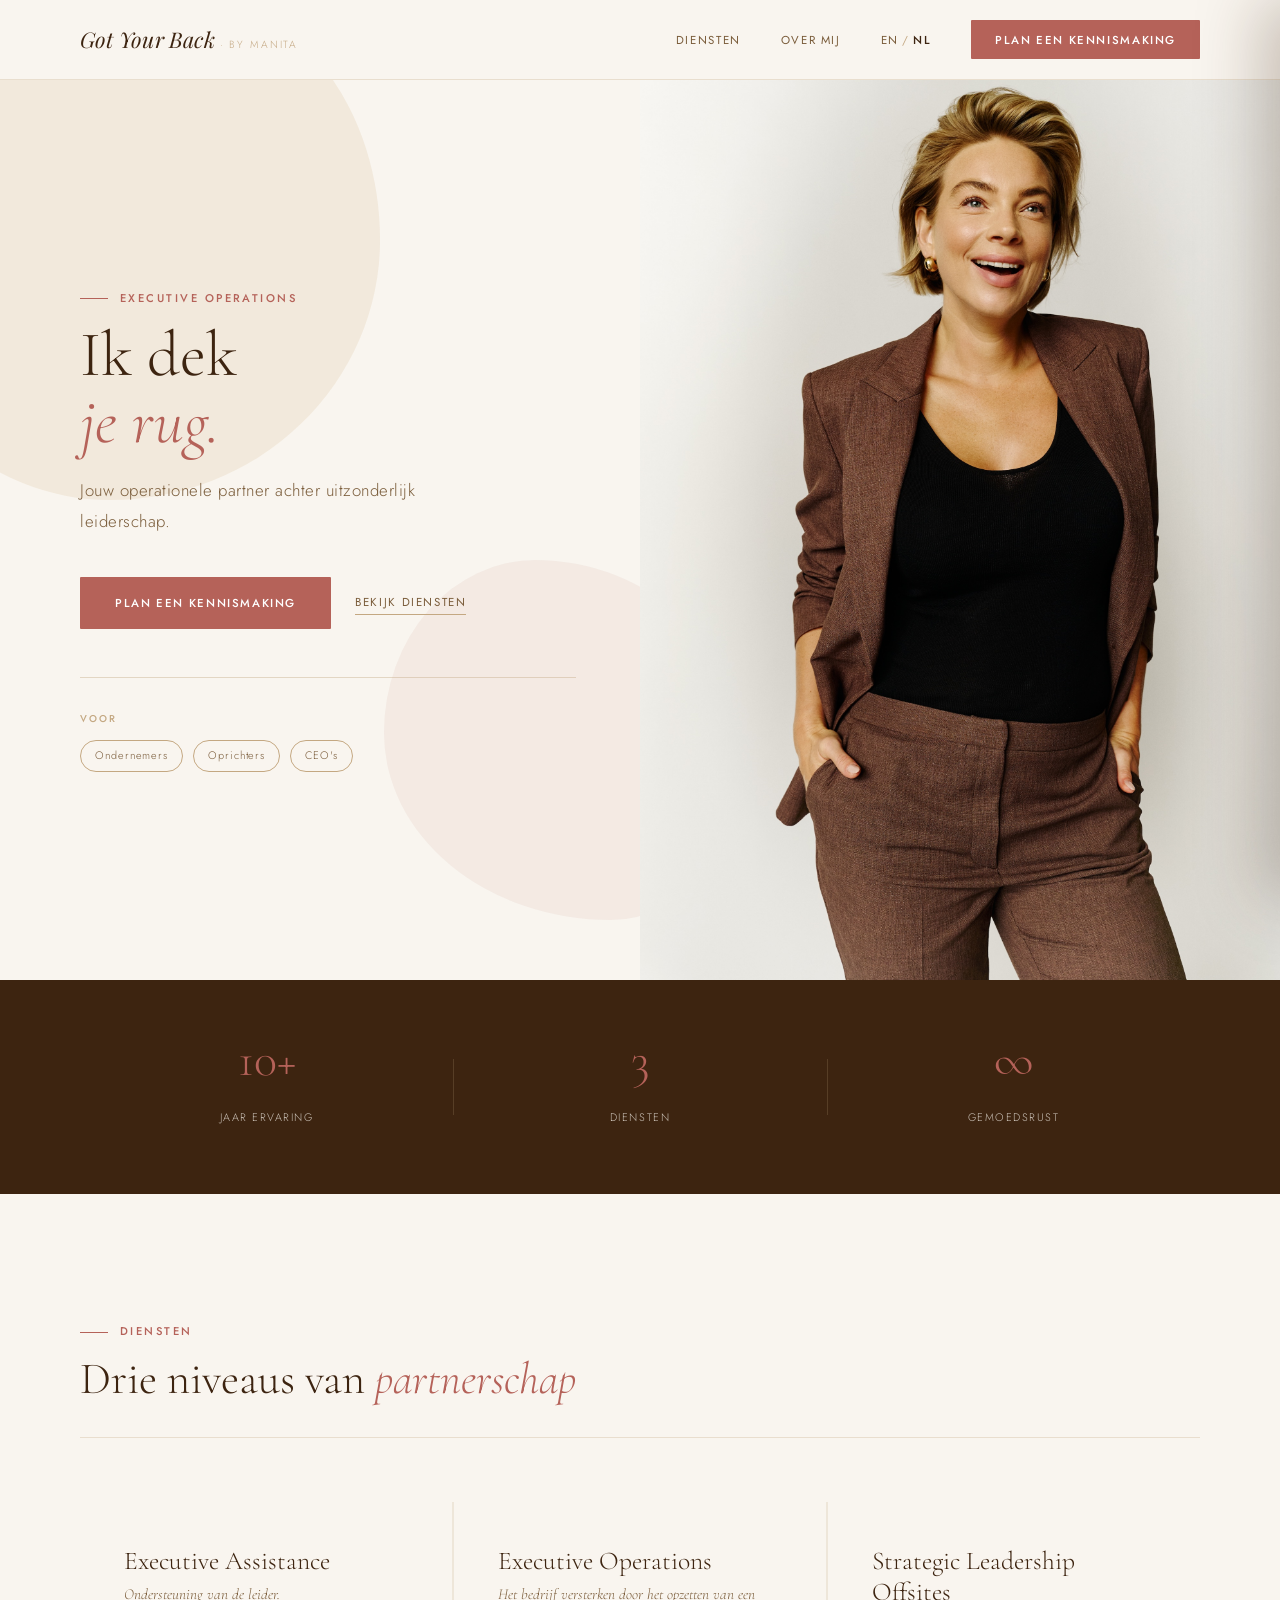
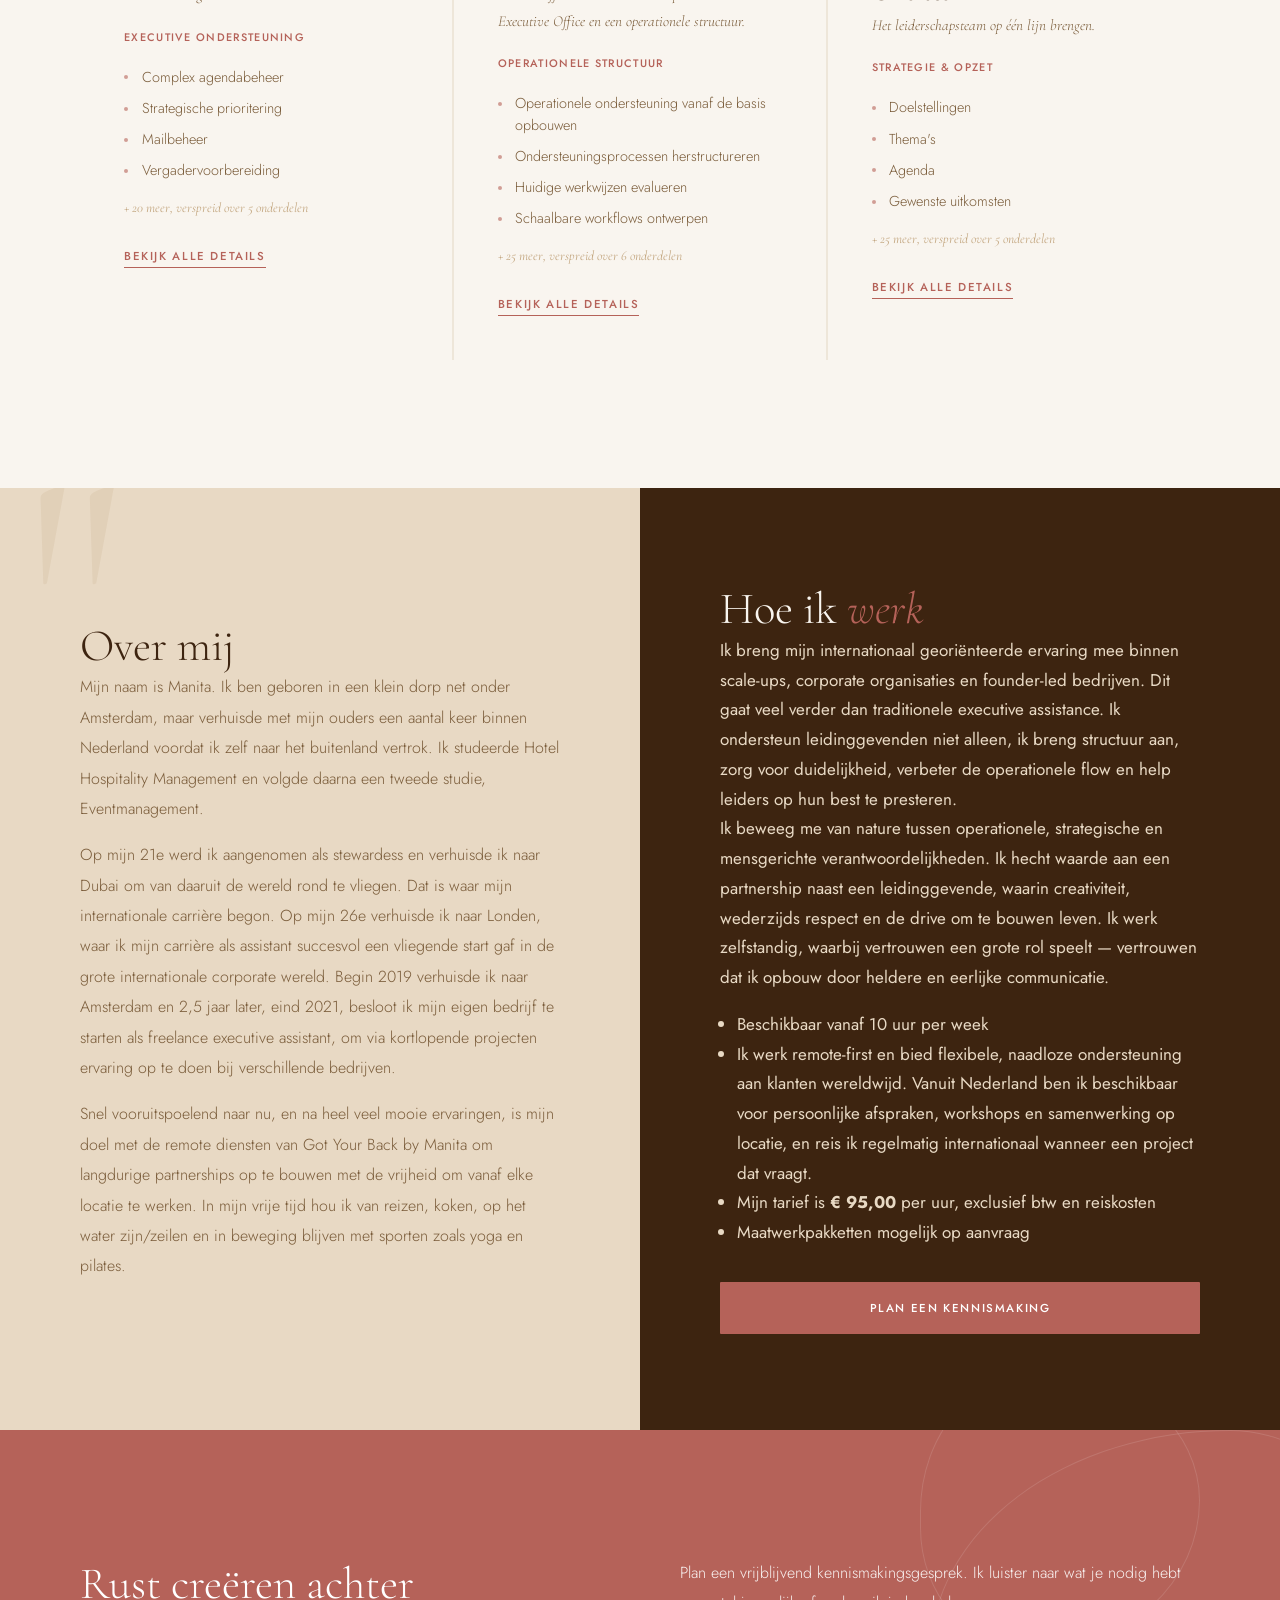
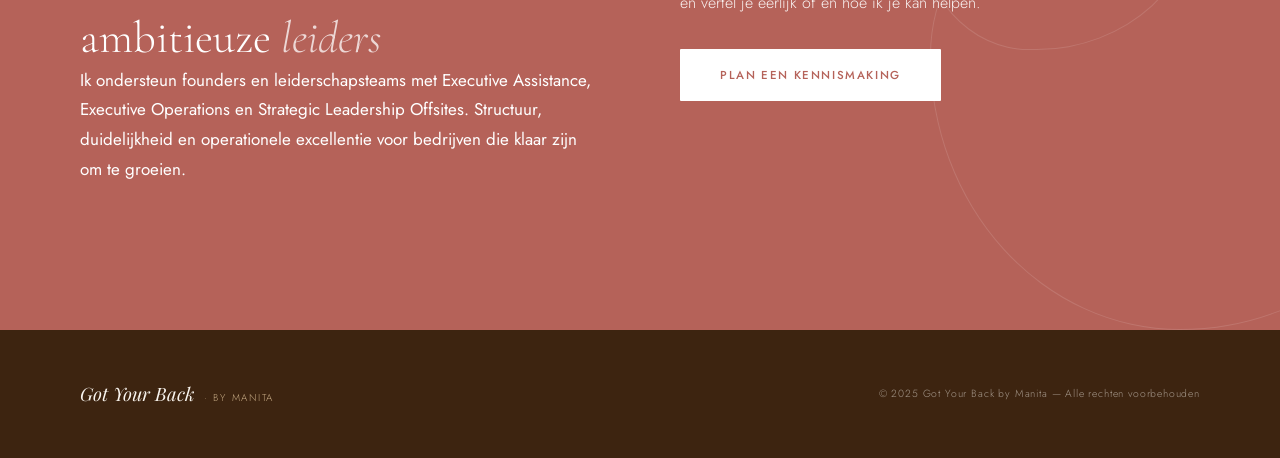
==== nl/index.html @ 219d041c "Add foldout and language switch" ====
<!DOCTYPE html>
<html lang="nl">
<head>
    <meta charset="UTF-8">
    <meta name="viewport" content="width=device-width, initial-scale=1.0">
    <title>Got Your Back — Executive Assistance, Operations & Leadership Offsites</title>
    <meta name="description" content="Executive Assistance, Executive Operations en Strategic Leadership Offsites — remote ondersteuning voor founders, CEO's en leiderschapsteams, door Manita.">
    <link rel="canonical" href="https://bymanita.com/nl/">
    <link rel="alternate" hreflang="en" href="https://bymanita.com/">
    <link rel="alternate" hreflang="nl" href="https://bymanita.com/nl/">
    <link rel="alternate" hreflang="x-default" href="https://bymanita.com/">
    <link rel="preconnect" href="https://fonts.googleapis.com">
    <link rel="preconnect" href="https://fonts.gstatic.com" crossorigin>
    <link href="https://fonts.googleapis.com/css2?family=Cormorant+Garamond:ital,wght@0,300;0,400;1,300;1,400&family=Jost:wght@200;300;400;500&family=Playfair+Display:ital,wght@1,400;1,500&display=swap" rel="stylesheet">
    <link rel="stylesheet" href="../css/main.css">
    <meta name="robots" content="noindex" />
</head>
<body>
<script>document.documentElement.classList.add('js')</script>

<a class="skip-link" href="#main-content">Ga naar hoofdinhoud</a>

<header>
    <nav>
        <a class="nav-logo logo" href="#" aria-label="Got Your Back by Manita – homepagina">
            <span class="logo-script" aria-hidden="true">Got Your Back</span>
            <span class="logo-by" aria-hidden="true"> · by Manita</span>
        </a>

        <button class="nav-toggle" type="button" aria-expanded="false" aria-controls="nav-menu">
            <span class="sr-only">Menu openen</span>
            <span class="nav-toggle-icon" aria-hidden="true"></span>
        </button>

        <ul id="nav-menu" class="nav-links" role="list">
            <li><a href="#services" class="nav-links__link">Diensten</a></li>
            <li><a href="#about" class="nav-links__link">Over mij</a></li>
            <li class="lang-switch" role="presentation">
                <a href="../" hreflang="en" lang="en">EN</a><span class="lang-sep" aria-hidden="true">/</span><span class="lang-current" aria-current="true">NL</span>
            </li>
            <li><a class="btn btn--filled btn--sm" href="#contact">Plan een kennismaking</a></li>
        </ul>
    </nav>
</header>

<main id="main-content">

    <!-- HERO -->
    <section class="hero o-split">
        <div class="hero-blob-1" aria-hidden="true"></div>
        <div class="hero-blob-2" aria-hidden="true"></div>
        <div class="hero-blob-3" aria-hidden="true"></div>
        <div class="hero-line-deco" aria-hidden="true"></div>

        <div class="hero-left">
            <p class="eyebrow" aria-hidden="true">Executive Operations</p>
            <h1 id="hero-heading" class="hero-title">
                Ik dek<br><em>je rug.</em>
            </h1>
            <p class="hero-subtitle">
                Jouw operationele partner achter uitzonderlijk leiderschap.
            </p>
            <div class="hero-actions">
                <a href="#contact" class="btn btn--filled">Plan een kennismaking</a>
                <a href="#services" class="btn btn--ghost">Bekijk diensten</a>
            </div>
            <div class="hero-for">
                <p class="hero-for-label">Voor</p>
                <ul class="hero-for-tags" role="list" aria-label="Voor wie">
                    <li class="tag">Ondernemers</li>
                    <li class="tag">Oprichters</li>
                    <li class="tag">CEO's</li>
                </ul>
            </div>
        </div>

        <div class="hero-right">
            <div class="hero-photo-wrap">
                <img class="hero-photo" src="../manita.jpg" alt="Manita, oprichter van Got Your Back" decoding="async">
            </div>
        </div>
    </section>

    <!-- STATS -->
    <section class="intro-strip reveal" aria-label="Ervaringscijfers">
        <div class="intro-stat">
            <strong class="intro-stat-number">10+</strong>
            <p class="intro-stat-label">Jaar ervaring</p>
        </div>
        <div class="intro-divider" aria-hidden="true"></div>
        <div class="intro-stat">
            <strong class="intro-stat-number">3</strong>
            <p class="intro-stat-label">diensten</p>
        </div>
        <div class="intro-divider" aria-hidden="true"></div>
        <div class="intro-stat">
            <strong class="intro-stat-number">∞</strong>
            <p class="intro-stat-label">Gemoedsrust</p>
        </div>
    </section>

    <!-- SERVICES -->
    <section class="services o-section" id="services">
        <header class="section-header reveal">
            <div>
                <p class="eyebrow">Diensten</p>
                <h2 id="services-heading" class="section-title">Drie niveaus van <em>partnerschap</em></h2>
            </div>
        </header>
        <ul class="service-cards o-trio reveal" id="service-cards" role="list"></ul>
    </section>

    <!-- SERVICE DETAIL DRAWER -->
    <div class="scrim" id="service-scrim"></div>
    <aside class="drawer" id="service-drawer" aria-hidden="true">
        <div class="drawer-head">
            <div class="drawer-head-top">
                <h3 id="drawer-title"></h3>
                <button class="drawer-close" id="drawer-close" type="button" aria-label="Sluit details">&times;</button>
            </div>
            <p class="service-subtitle" id="drawer-subtitle"></p>
            <nav class="drawer-nav" id="drawer-nav" aria-label="Spring naar categorie"></nav>
        </div>
        <div class="drawer-body" id="drawer-body"></div>
    </aside>

    <!-- ABOUT -->
    <section class="about o-split" id="about">
        <div class="about-left reveal">
            <h2 class="section-title">Over mij</h2>
            <p class="about-bio">
                Mijn naam is Manita. Ik ben geboren in een klein dorp net onder Amsterdam, maar verhuisde met mijn ouders een aantal keer binnen Nederland voordat ik zelf naar het buitenland vertrok. Ik studeerde Hotel Hospitality Management en volgde daarna een tweede studie, Eventmanagement.</p>

            <p class="about-bio">Op mijn 21e werd ik aangenomen als stewardess en verhuisde ik naar Dubai om van daaruit de wereld rond te vliegen. Dat is waar mijn internationale carrière begon. Op mijn 26e verhuisde ik naar Londen, waar ik mijn carrière als assistant succesvol een vliegende start gaf in de grote internationale corporate wereld. Begin 2019 verhuisde ik naar Amsterdam en 2,5 jaar later, eind 2021, besloot ik mijn eigen bedrijf te starten als freelance executive assistant, om via kortlopende projecten ervaring op te doen bij verschillende bedrijven.</p>
            <p class="about-bio">Snel vooruitspoelend naar nu, en na heel veel mooie ervaringen, is mijn doel met de remote diensten van Got Your Back by Manita om langdurige partnerships op te bouwen met de vrijheid om vanaf elke locatie te werken. In mijn vrije tijd hou ik van reizen, koken, op het water zijn/zeilen en in beweging blijven met sporten zoals yoga en pilates.
            </p>
        </div>
        <div class="about-right reveal">
            <h2 id="about-heading" class="section-title">Hoe ik <em>werk</em></h2>

            <p>Ik breng mijn internationaal georiënteerde ervaring mee binnen scale-ups, corporate organisaties en founder-led bedrijven. Dit gaat veel verder dan traditionele executive assistance. Ik ondersteun leidinggevenden niet alleen, ik breng structuur aan, zorg voor duidelijkheid, verbeter de operationele flow en help leiders op hun best te presteren. <br>
            Ik beweeg me van nature tussen operationele, strategische en mensgerichte verantwoordelijkheden. Ik hecht waarde aan een partnership naast een leidinggevende, waarin creativiteit, wederzijds respect en de drive om te bouwen leven. Ik werk zelfstandig, waarbij vertrouwen een grote rol speelt — vertrouwen dat ik opbouw door heldere en eerlijke communicatie. </p>

            <ul>
                <li>Beschikbaar vanaf 10 uur per week</li>
                <li>Ik werk remote-first en bied flexibele, naadloze ondersteuning aan klanten wereldwijd. Vanuit Nederland ben ik beschikbaar voor persoonlijke afspraken, workshops en samenwerking op locatie, en reis ik regelmatig internationaal wanneer een project dat vraagt.</li>
                <li>Mijn tarief is <strong>€ 95,00</strong> per uur, exclusief btw en reiskosten</li>
                <li>Maatwerkpakketten mogelijk op aanvraag</li>
            </ul>

            <a href="#contact" class="btn btn--filled">Plan een kennismaking</a>
        </div>
    </section>

    <!-- CTA -->
    <section class="cta-section o-split o-section" id="contact">
        <div class="cta-blob" aria-hidden="true"></div>
        <div class="cta-blob cta-blob-2" aria-hidden="true"></div>
        <div id="cta-heading" class="cta-title reveal">
            <h2>Rust creëren achter ambitieuze <em>leiders</em></h2>

            <p>Ik ondersteun founders en leiderschapsteams met Executive Assistance, Executive Operations en Strategic Leadership Offsites. Structuur, duidelijkheid en operationele excellentie voor bedrijven die klaar zijn om te groeien.</p>

        </div>
        <div class="cta-right reveal">
            <p class="cta-sub">Plan een vrijblijvend kennismakingsgesprek. Ik luister naar wat je nodig hebt en vertel je eerlijk of en hoe ik je kan helpen.</p>
            <a href="mailto:gotyourback@bymanita.com" class="btn btn--white">Plan een kennismaking</a>
        </div>
    </section>

</main>

<footer>
    <div class="footer-logo logo">
        <span class="logo-script">Got Your Back</span>
        <span class="logo-by">&nbsp;· by Manita</span>
    </div>
    <small class="footer-copy">© 2025 Got Your Back by Manita — Alle rechten voorbehouden</small>
</footer>

<script>
    const SERVICES = [
        {
            name: "Executive Assistance",
            subtitle: "Ondersteuning van de leider.",
            tagline: "Executive ondersteuning",
            preview: ["Complex agendabeheer", "Strategische prioritering", "Mailbeheer", "Vergadervoorbereiding"],
            categories: [
                { name: "Executive ondersteuning", bullets: ["Complex agendabeheer", "Strategische prioritering", "Mailbeheer", "Vergadervoorbereiding", "Beheer van actiepunten", "Correspondentie namens de leiding", "Vertrouwelijke ondersteuning"] },
                { name: "Reizen & logistiek", bullets: ["Internationale reisplanning", "Complexe reisschema's", "Visumcoördinatie"] },
                { name: "Stakeholdermanagement", bullets: ["Coördinatie met de raad van bestuur", "Communicatie met investeerders", "Planning voor het leiderschapsteam", "Communicatie met externe partners", "Optreden als poortwachter"] },
                { name: "Vergaderbeheer", bullets: ["Leiderschapsvergaderingen", "Bestuursvergaderingen", "Agenda's voorbereiden", "Eigenaarschap over de opvolging"] },
                { name: "Bedrijfsadministratie", bullets: ["Contracten", "Onkosten", "Ondersteuning bij facturatie", "Documentbeheer", "Interne administratie"] },
            ]
        },
        {
            name: "Executive Operations",
            subtitle: "Het bedrijf versterken door het opzetten van een Executive Office en een operationele structuur.",
            tagline: "Operationele structuur",
            preview: ["Operationele ondersteuning vanaf de basis opbouwen", "Ondersteuningsprocessen herstructureren", "Huidige werkwijzen evalueren", "Schaalbare workflows ontwerpen"],
            categories: [
                { name: "Operationele structuur", bullets: ["Operationele ondersteuning vanaf de basis opbouwen", "Ondersteuningsprocessen herstructureren", "Huidige werkwijzen evalueren", "Schaalbare workflows ontwerpen", "Operationele playbooks opstellen", "Ontwikkelen van SOP's", "Efficiëntie verbeteren"] },
                { name: "Procesverbetering", bullets: ["Optimalisatie van workflows", "Interne processen", "Documentatie", "Cross-functionele samenwerking", "Operationele consistentie"] },
                { name: "Ondersteuning voor oprichters", intro: "Ik help oprichters de overstap te maken van alles zelf doen naar effectief leidinggeven.", bullets: ["Structuur aanbrengen rond prioriteiten", "Het ritme van besluitvorming verbeteren", "Organiseren van directievergaderingen", "Operationele planning", "Systemen voor verantwoording"] },
                { name: "Opbouwen van executive support functies", intro: "Ik zet mijn jarenlange ervaring in om deze functie op te bouwen.", bullets: ["Werving van een Executive Assistant", "De functie definiëren", "Onboarding opzetten", "Workflows ontwerpen", "Best practices vaststellen", "Begeleiden van nieuwe Executive Assistants"] },
                { name: "Bedrijfsritme", intro: "Ik breng structuur aan rond:", bullets: ["Wekelijkse leiderschapsvergaderingen", "Maandelijkse reviews", "Kwartaalplanning", "Jaarplanning", "OKR-ritme", "Communicatieritme"] },
                { name: "Strategisch projectmanagement", intro: "Ik leid en coördineer impactvolle bedrijfsinitiatieven van planning tot uitvoering." },
            ]
        },
        {
            name: "Strategic Leadership Offsites",
            subtitle: "Het leiderschapsteam op één lijn brengen.",
            tagline: "Strategie & opzet",
            preview: ["Doelstellingen", "Thema's", "Agenda", "Gewenste uitkomsten"],
            categories: [
                { name: "Strategie & opzet", intro: "Ik help leiderschapsteams bij het bepalen van:", bullets: ["Doelstellingen", "Thema's", "Agenda", "Gewenste uitkomsten", "Succescriteria"] },
                { name: "Volledig projectmanagement", bullets: ["Locatiekeuze", "Budgetbeheer", "Coördinatie met leveranciers", "Reisregelingen", "Accommodatie", "Logistiek", "Tijdlijnen", "Communicatie"] },
                { name: "Leiderschapservaring", intro: "Het ontwerpen van een ervaring in plaats van simpelweg een locatie boeken.", bullets: ["Diners voor de directie", "Teamervaringen", "Workshops", "Gastsprekers", "Wellness- en mindfulnessactiviteiten", "Reflectiesessies"] },
                { name: "Operationele uitvoering", intro: "Ervoor zorgen dat alles soepel verloopt.", bullets: ["Coördinatie ter plaatse", "Sprekersmanagement", "Contact met de locatie", "Materialen", "Last-minute probleemoplossing"] },
                { name: "Nazorg", bullets: ["Opvolging van actieplannen", "Opvolgen van besluiten", "Documentatie van de opvolging", "Check-ins over verantwoording", "Planning voor het volgende kwartaal"] },
            ]
        }
    ];

    const cardsEl = document.getElementById('service-cards');
    const scrimEl = document.getElementById('service-scrim');
    const drawerEl = document.getElementById('service-drawer');
    const drawerTitleEl = document.getElementById('drawer-title');
    const drawerSubtitleEl = document.getElementById('drawer-subtitle');
    const drawerNavEl = document.getElementById('drawer-nav');
    const drawerBodyEl = document.getElementById('drawer-body');
    const drawerCloseEl = document.getElementById('drawer-close');

    function slugify(s) {
        return s.toLowerCase().replace(/[^a-z0-9]+/g, '-').replace(/(^-|-$)/g, '');
    }

    SERVICES.forEach((service, i) => {
        const totalBullets = service.categories.reduce((n, c) => n + (c.bullets ? c.bullets.length : 0), 0);
        const li = document.createElement('li');
        li.className = 'service-card';
        li.innerHTML = `
            <h3 class="service-name">${service.name}</h3>
            <p class="service-subtitle">${service.subtitle}</p>
            <p class="service-tagline">${service.tagline}</p>
            <ul class="service-list" role="list">${service.preview.map(b => `<li>${b}</li>`).join('')}</ul>
            <p class="service-more">+ ${totalBullets - service.preview.length} meer, verspreid over ${service.categories.length} onderdelen</p>
            <button class="service-detail-btn" type="button" data-index="${i}">Bekijk alle details</button>
        `;
        cardsEl.appendChild(li);
    });

    function openDrawer(service) {
        drawerTitleEl.textContent = service.name;
        drawerSubtitleEl.textContent = service.subtitle;
        drawerNavEl.innerHTML = service.categories.map(cat => `<a href="#${slugify(cat.name)}">${cat.name}</a>`).join('');
        drawerBodyEl.innerHTML = service.categories.map(cat => `
            <div class="drawer-cat" id="${slugify(cat.name)}">
                <h4>${cat.name}</h4>
                ${cat.intro ? `<p class="intro">${cat.intro}</p>` : ''}
                ${cat.bullets ? `<ul role="list">${cat.bullets.map(b => `<li>${b}</li>`).join('')}</ul>` : ''}
            </div>
        `).join('');
        drawerEl.classList.add('is-open');
        drawerEl.setAttribute('aria-hidden', 'false');
        scrimEl.classList.add('is-open');
        document.body.style.overflow = 'hidden';
    }

    function closeDrawer() {
        drawerEl.classList.remove('is-open');
        drawerEl.setAttribute('aria-hidden', 'true');
        scrimEl.classList.remove('is-open');
        document.body.style.overflow = '';
    }

    cardsEl.addEventListener('click', (e) => {
        const btn = e.target.closest('.service-detail-btn');
        if (!btn) return;
        openDrawer(SERVICES[btn.dataset.index]);
    });

    drawerNavEl.addEventListener('click', (e) => {
        const a = e.target.closest('a');
        if (!a) return;
        e.preventDefault();
        const target = document.getElementById(a.getAttribute('href').slice(1));
        if (target) target.scrollIntoView({ behavior: 'smooth', block: 'start' });
    });

    drawerCloseEl.addEventListener('click', closeDrawer);
    scrimEl.addEventListener('click', closeDrawer);
    document.addEventListener('keydown', (e) => {
        if (e.key === 'Escape') closeDrawer();
    });

    const observer = new IntersectionObserver((entries) => {
        entries.forEach((entry, i) => {
            if (entry.isIntersecting) {
                setTimeout(() => entry.target.classList.add('visible'), i * 80);
            }
        });
    }, { threshold: 0.1 });
    document.querySelectorAll('.reveal').forEach(el => observer.observe(el));

    const toggle = document.querySelector('.nav-toggle');
    const menu = document.getElementById('nav-menu');
    toggle.addEventListener('click', () => {
        const open = toggle.getAttribute('aria-expanded') === 'true';
        toggle.setAttribute('aria-expanded', String(!open));
        menu.classList.toggle('is-open', !open);
    });
    menu.querySelectorAll('a').forEach(a =>
        a.addEventListener('click', () => {
            toggle.setAttribute('aria-expanded', 'false');
            menu.classList.remove('is-open');
        })
    );
</script>
</body>
</html>
---- css/main.css ----
@import '1-settings.css';
@import '2-generic.css';
@import '3-elements.css';
@import '4-objects.css';
@import '5-components.css';
@import '6-utilities.css';
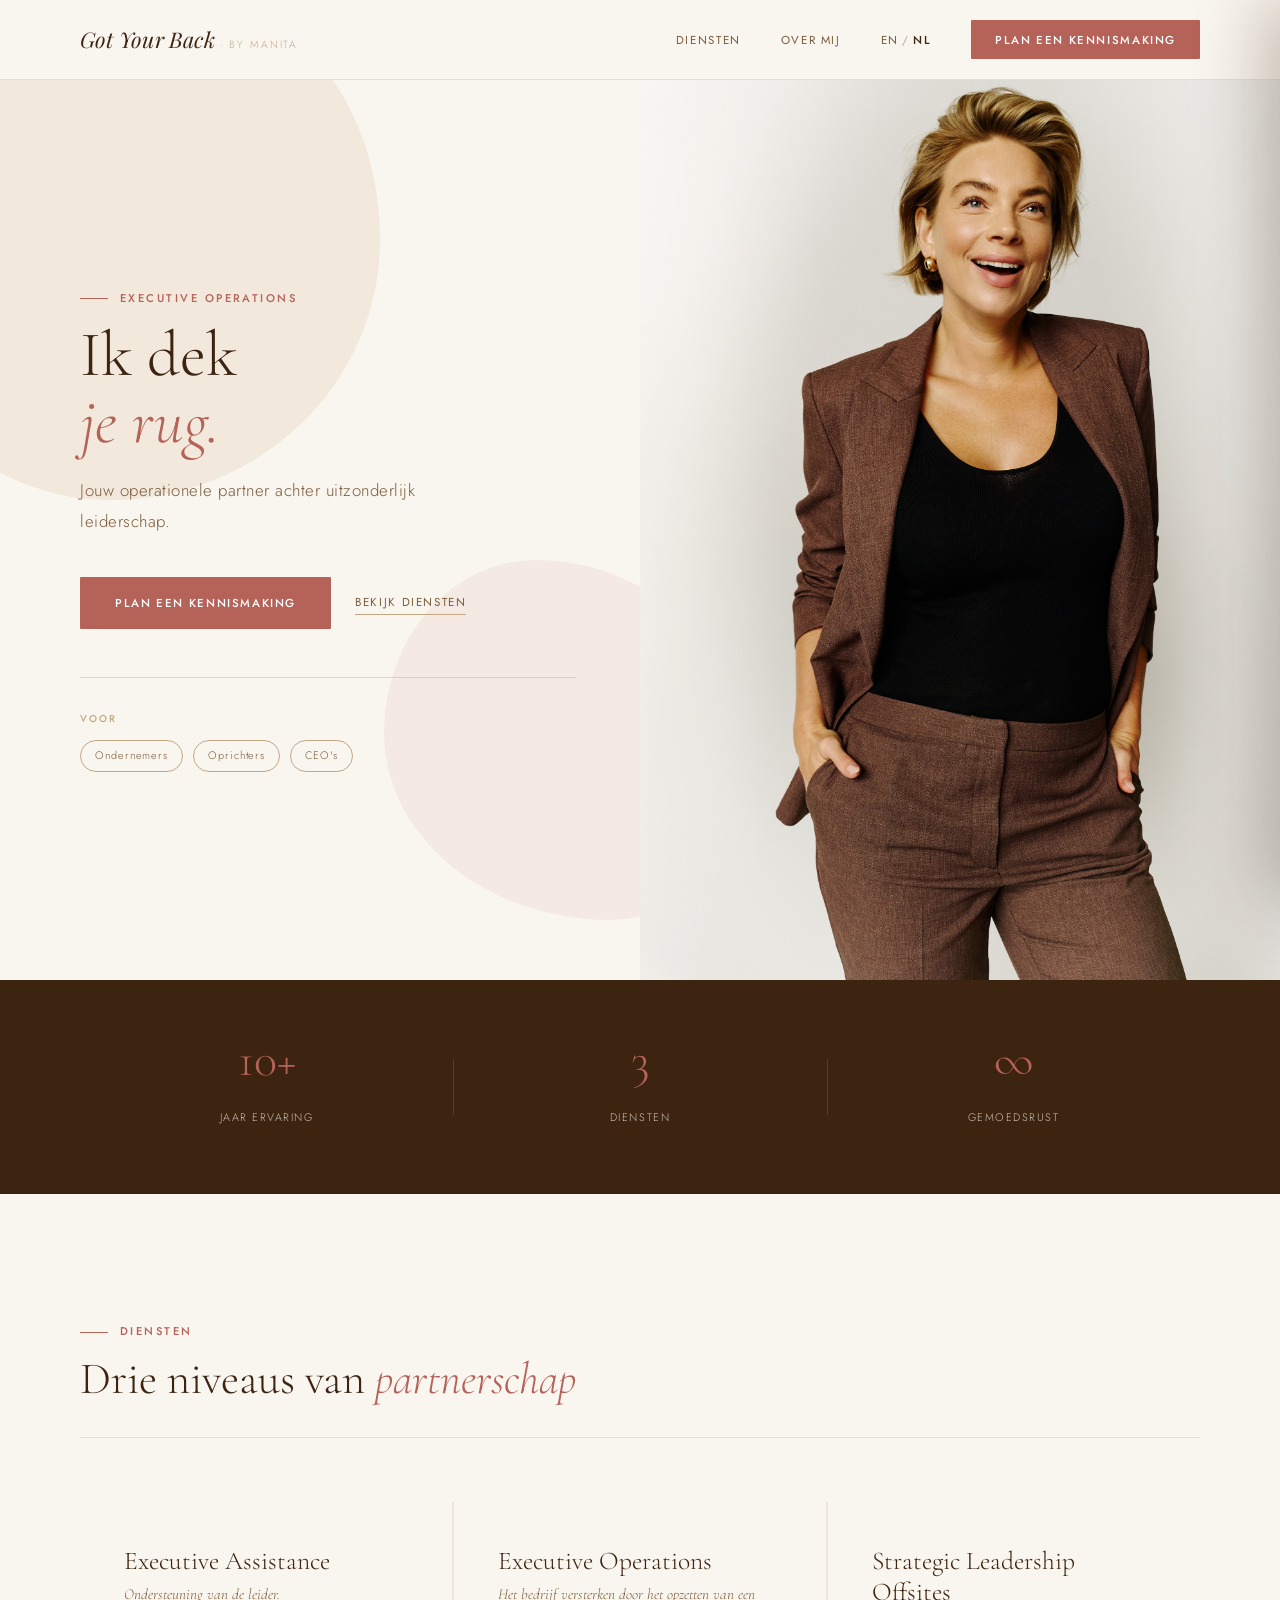
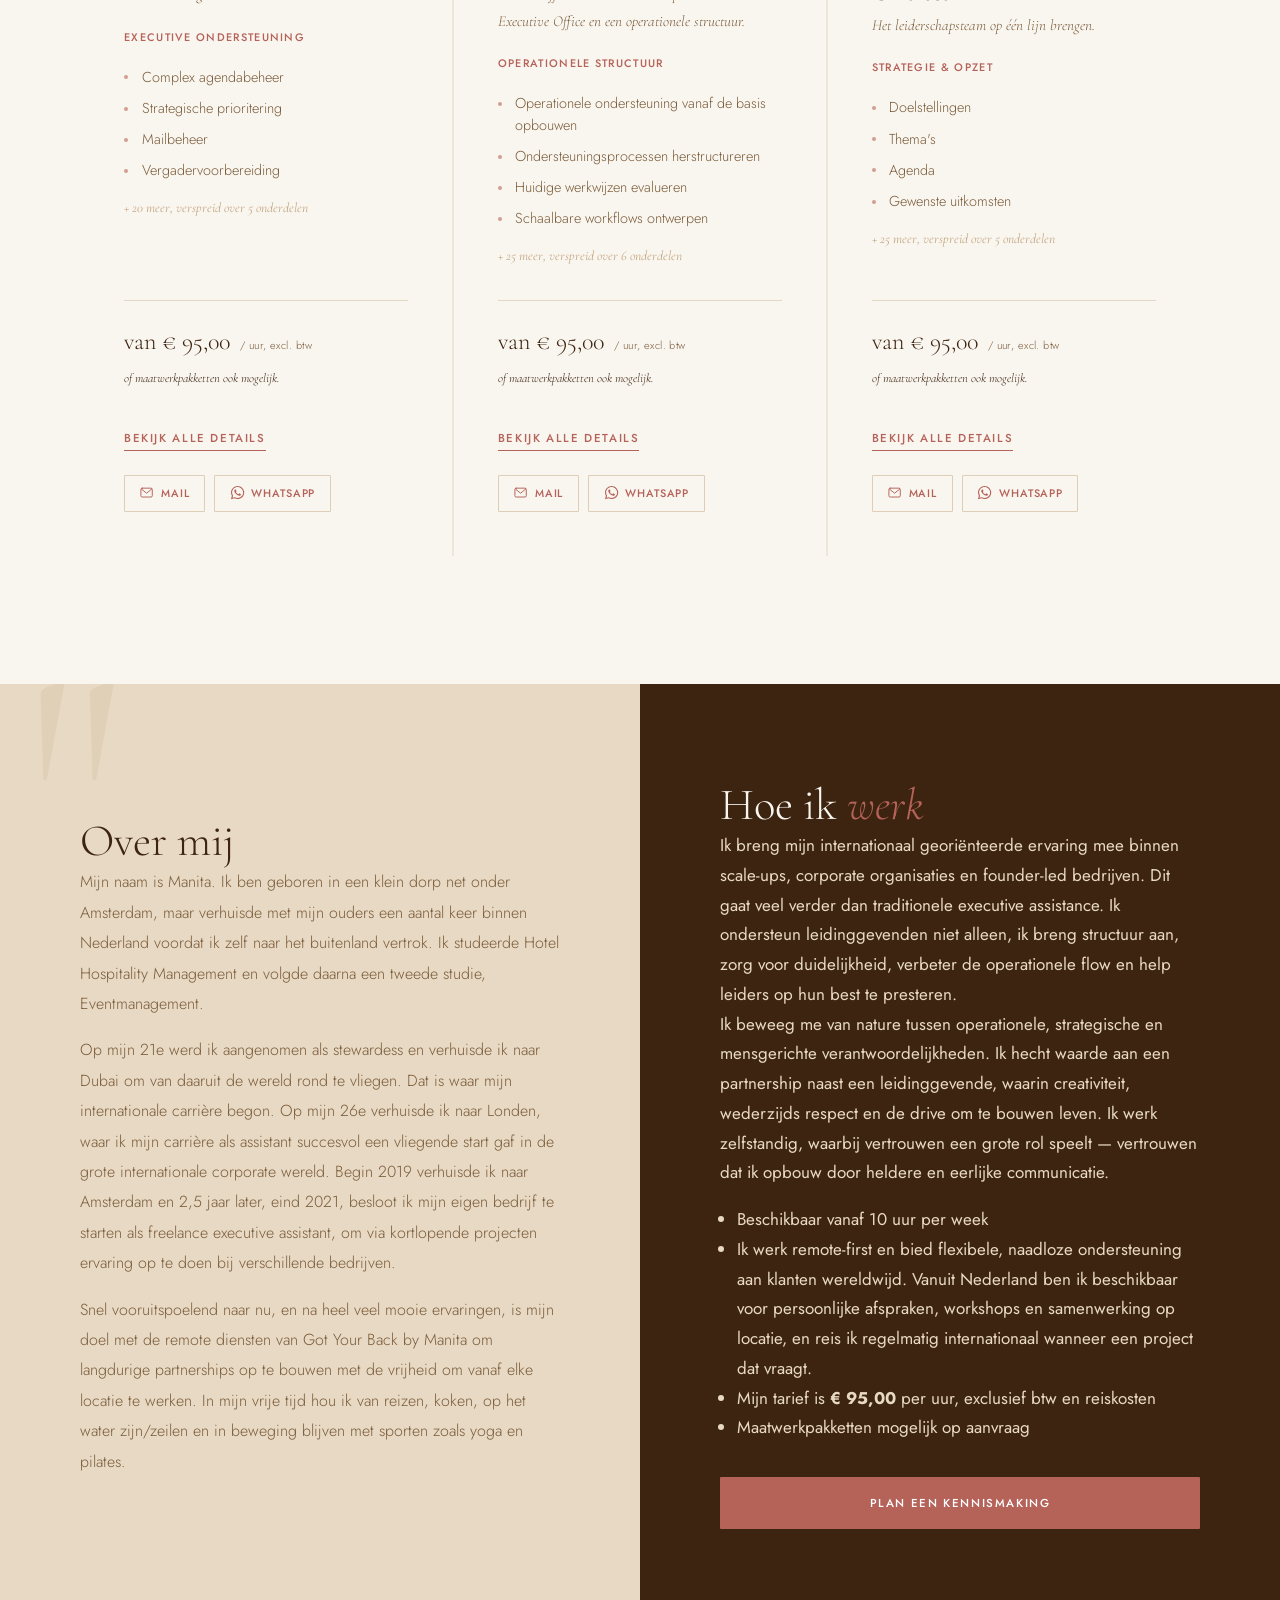
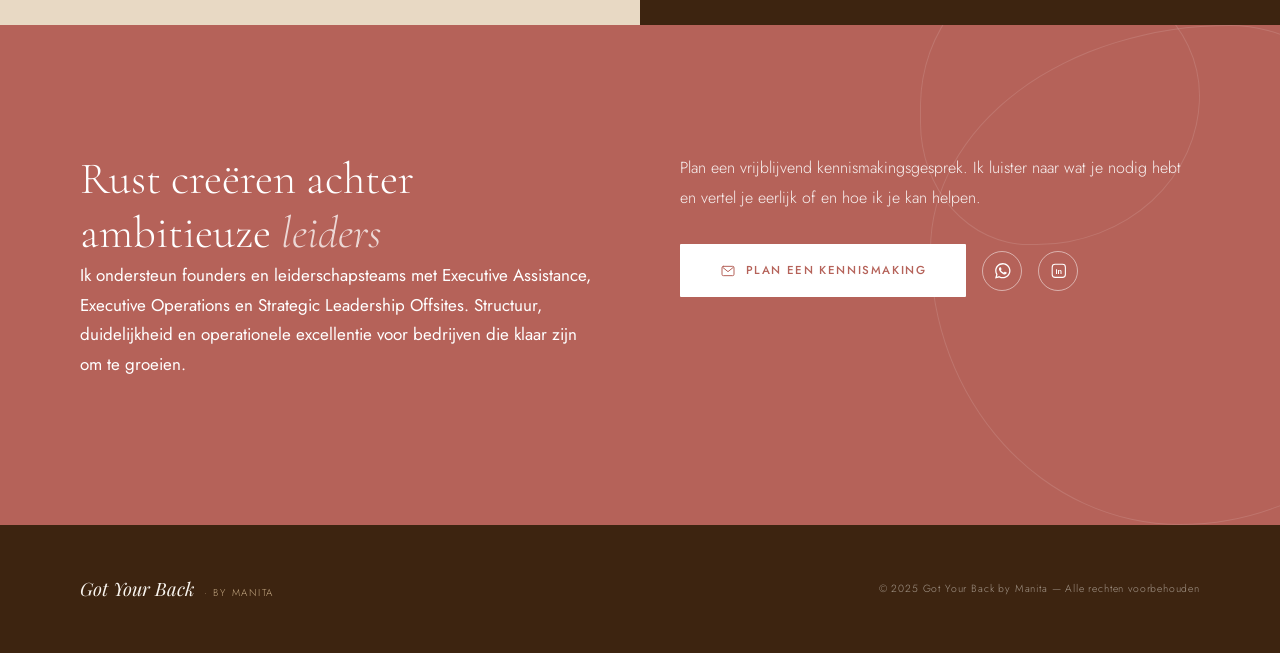
==== commit 1d665f9a: "Update" ====
--- a/nl/index.html
+++ b/nl/index.html
@@ -164,7 +164,18 @@
         </div>
         <div class="cta-right reveal">
             <p class="cta-sub">Plan een vrijblijvend kennismakingsgesprek. Ik luister naar wat je nodig hebt en vertel je eerlijk of en hoe ik je kan helpen.</p>
-            <a href="mailto:gotyourback@bymanita.com" class="btn btn--white">Plan een kennismaking</a>
+            <div class="cta-actions">
+                <a href="mailto:gotyourback@bymanita.com" class="btn btn--white btn--icon">
+                    <svg viewBox="0 0 24 24" fill="none" stroke="currentColor" stroke-width="1.5" stroke-linecap="round" stroke-linejoin="round" aria-hidden="true"><rect x="3" y="5" width="18" height="14" rx="2"/><path d="M4 6.5 12 13 20 6.5"/></svg>
+                    Plan een kennismaking
+                </a>
+                <a class="icon-btn icon-btn--light" href="https://wa.me/31623156416" target="_blank" rel="noopener" aria-label="Stuur me een bericht op WhatsApp">
+                    <svg viewBox="0 0 448 512" fill="currentColor" aria-hidden="true"><path d="M380.9 97.1c-41.9-42-97.7-65.1-157-65.1-122.4 0-222 99.6-222 222 0 39.1 10.2 77.3 29.6 111L0 480 117.7 449.1c32.4 17.7 68.9 27 106.1 27l.1 0c122.3 0 224.1-99.6 224.1-222 0-59.3-25.2-115-67.1-157zm-157 341.6c-33.2 0-65.7-8.9-94-25.7l-6.7-4-69.8 18.3 18.6-68.1-4.4-7c-18.5-29.4-28.2-63.3-28.2-98.2 0-101.7 82.8-184.5 184.6-184.5 49.3 0 95.6 19.2 130.4 54.1s56.2 81.2 56.1 130.5c0 101.8-84.9 184.6-186.6 184.6zM325.1 300.5c-5.5-2.8-32.8-16.2-37.9-18-5.1-1.9-8.8-2.8-12.5 2.8s-14.3 18-17.6 21.8c-3.2 3.7-6.5 4.2-12 1.4-32.6-16.3-54-29.1-75.5-66-5.7-9.8 5.7-9.1 16.3-30.3 1.8-3.7 .9-6.9-.5-9.7s-12.5-30.1-17.1-41.2c-4.5-10.8-9.1-9.3-12.5-9.5-3.2-.2-6.9-.2-10.6-.2s-9.7 1.4-14.8 6.9c-5.1 5.6-19.4 19-19.4 46.3s19.9 53.7 22.6 57.4c2.8 3.7 39.1 59.7 94.8 83.8 35.2 15.2 49 16.5 66.6 13.9 10.7-1.6 32.8-13.4 37.4-26.4s4.6-24.1 3.2-26.4c-1.3-2.5-5-3.9-10.5-6.6z"/></svg>
+                </a>
+                <a class="icon-btn icon-btn--light" href="https://www.linkedin.com/in/manita-bijl/" target="_blank" rel="noopener" aria-label="Verbind op LinkedIn">
+                    <svg viewBox="0 0 24 24" fill="none" stroke="currentColor" stroke-width="1.5" stroke-linecap="round" stroke-linejoin="round" aria-hidden="true"><rect x="3" y="3" width="18" height="18" rx="4"/><text x="12" y="16.5" text-anchor="middle" font-family="Arial, Helvetica, sans-serif" font-size="10" font-weight="700" fill="currentColor" stroke="none">in</text></svg>
+                </a>
+            </div>
         </div>
     </section>
 
@@ -245,7 +256,21 @@
             <p class="service-tagline">${service.tagline}</p>
             <ul class="service-list" role="list">${service.preview.map(b => `<li>${b}</li>`).join('')}</ul>
             <p class="service-more">+ ${totalBullets - service.preview.length} meer, verspreid over ${service.categories.length} onderdelen</p>
+            <div class="service-pricing">
+                <p class="service-price">van € 95,00 <span>/ uur, excl. btw</span></p>
+                <p class="service-tailor">of maatwerkpakketten ook mogelijk.</p>
+            </div>
             <button class="service-detail-btn" type="button" data-index="${i}">Bekijk alle details</button>
+            <div class="service-contact">
+                <a class="contact-btn" href="mailto:gotyourback@bymanita.com">
+                    <svg viewBox="0 0 24 24" fill="none" stroke="currentColor" stroke-width="1.5" stroke-linecap="round" stroke-linejoin="round" aria-hidden="true"><rect x="3" y="5" width="18" height="14" rx="2"/><path d="M4 6.5 12 13 20 6.5"/></svg>
+                    <span>Mail</span>
+                </a>
+                <a class="contact-btn" href="https://wa.me/31623156416" target="_blank" rel="noopener">
+                    <svg viewBox="0 0 448 512" fill="currentColor" aria-hidden="true"><path d="M380.9 97.1c-41.9-42-97.7-65.1-157-65.1-122.4 0-222 99.6-222 222 0 39.1 10.2 77.3 29.6 111L0 480 117.7 449.1c32.4 17.7 68.9 27 106.1 27l.1 0c122.3 0 224.1-99.6 224.1-222 0-59.3-25.2-115-67.1-157zm-157 341.6c-33.2 0-65.7-8.9-94-25.7l-6.7-4-69.8 18.3 18.6-68.1-4.4-7c-18.5-29.4-28.2-63.3-28.2-98.2 0-101.7 82.8-184.5 184.6-184.5 49.3 0 95.6 19.2 130.4 54.1s56.2 81.2 56.1 130.5c0 101.8-84.9 184.6-186.6 184.6zM325.1 300.5c-5.5-2.8-32.8-16.2-37.9-18-5.1-1.9-8.8-2.8-12.5 2.8s-14.3 18-17.6 21.8c-3.2 3.7-6.5 4.2-12 1.4-32.6-16.3-54-29.1-75.5-66-5.7-9.8 5.7-9.1 16.3-30.3 1.8-3.7 .9-6.9-.5-9.7s-12.5-30.1-17.1-41.2c-4.5-10.8-9.1-9.3-12.5-9.5-3.2-.2-6.9-.2-10.6-.2s-9.7 1.4-14.8 6.9c-5.1 5.6-19.4 19-19.4 46.3s19.9 53.7 22.6 57.4c2.8 3.7 39.1 59.7 94.8 83.8 35.2 15.2 49 16.5 66.6 13.9 10.7-1.6 32.8-13.4 37.4-26.4s4.6-24.1 3.2-26.4c-1.3-2.5-5-3.9-10.5-6.6z"/></svg>
+                    <span>WhatsApp</span>
+                </a>
+            </div>
         `;
         cardsEl.appendChild(li);
     });
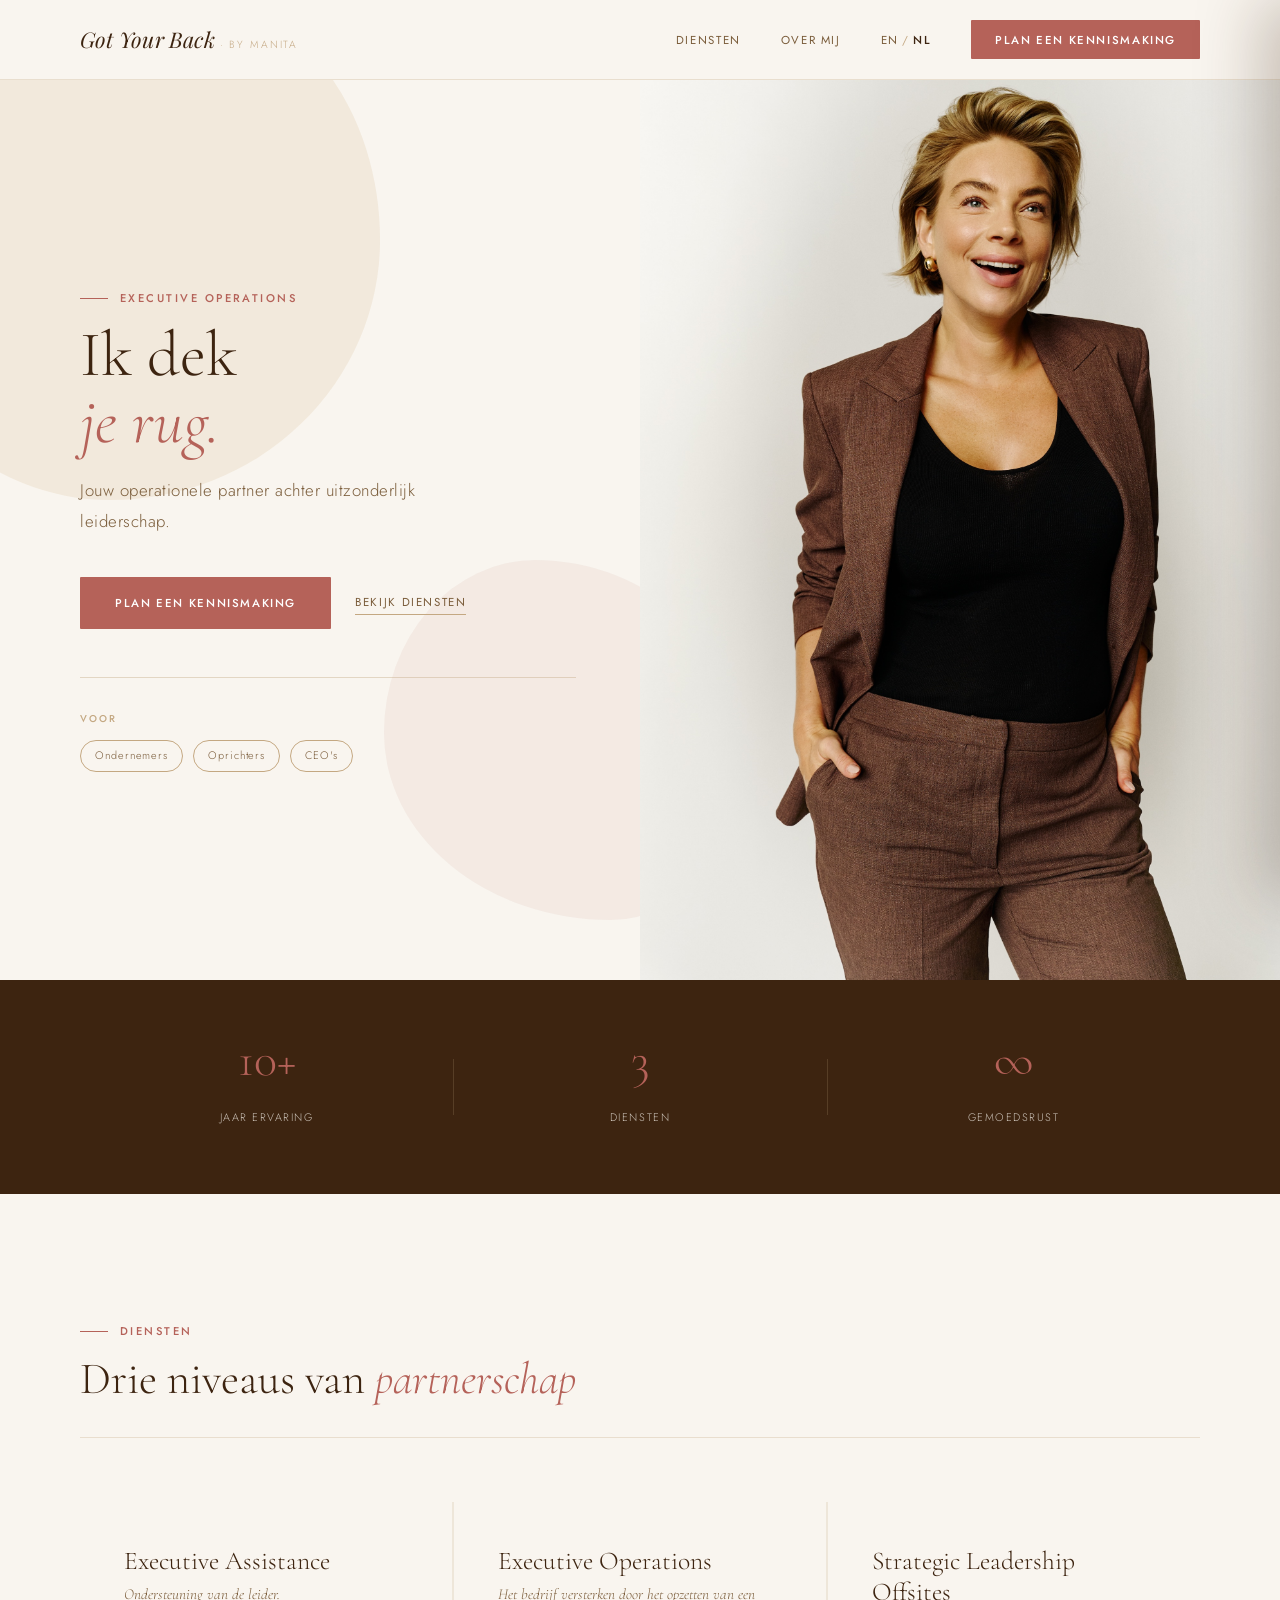
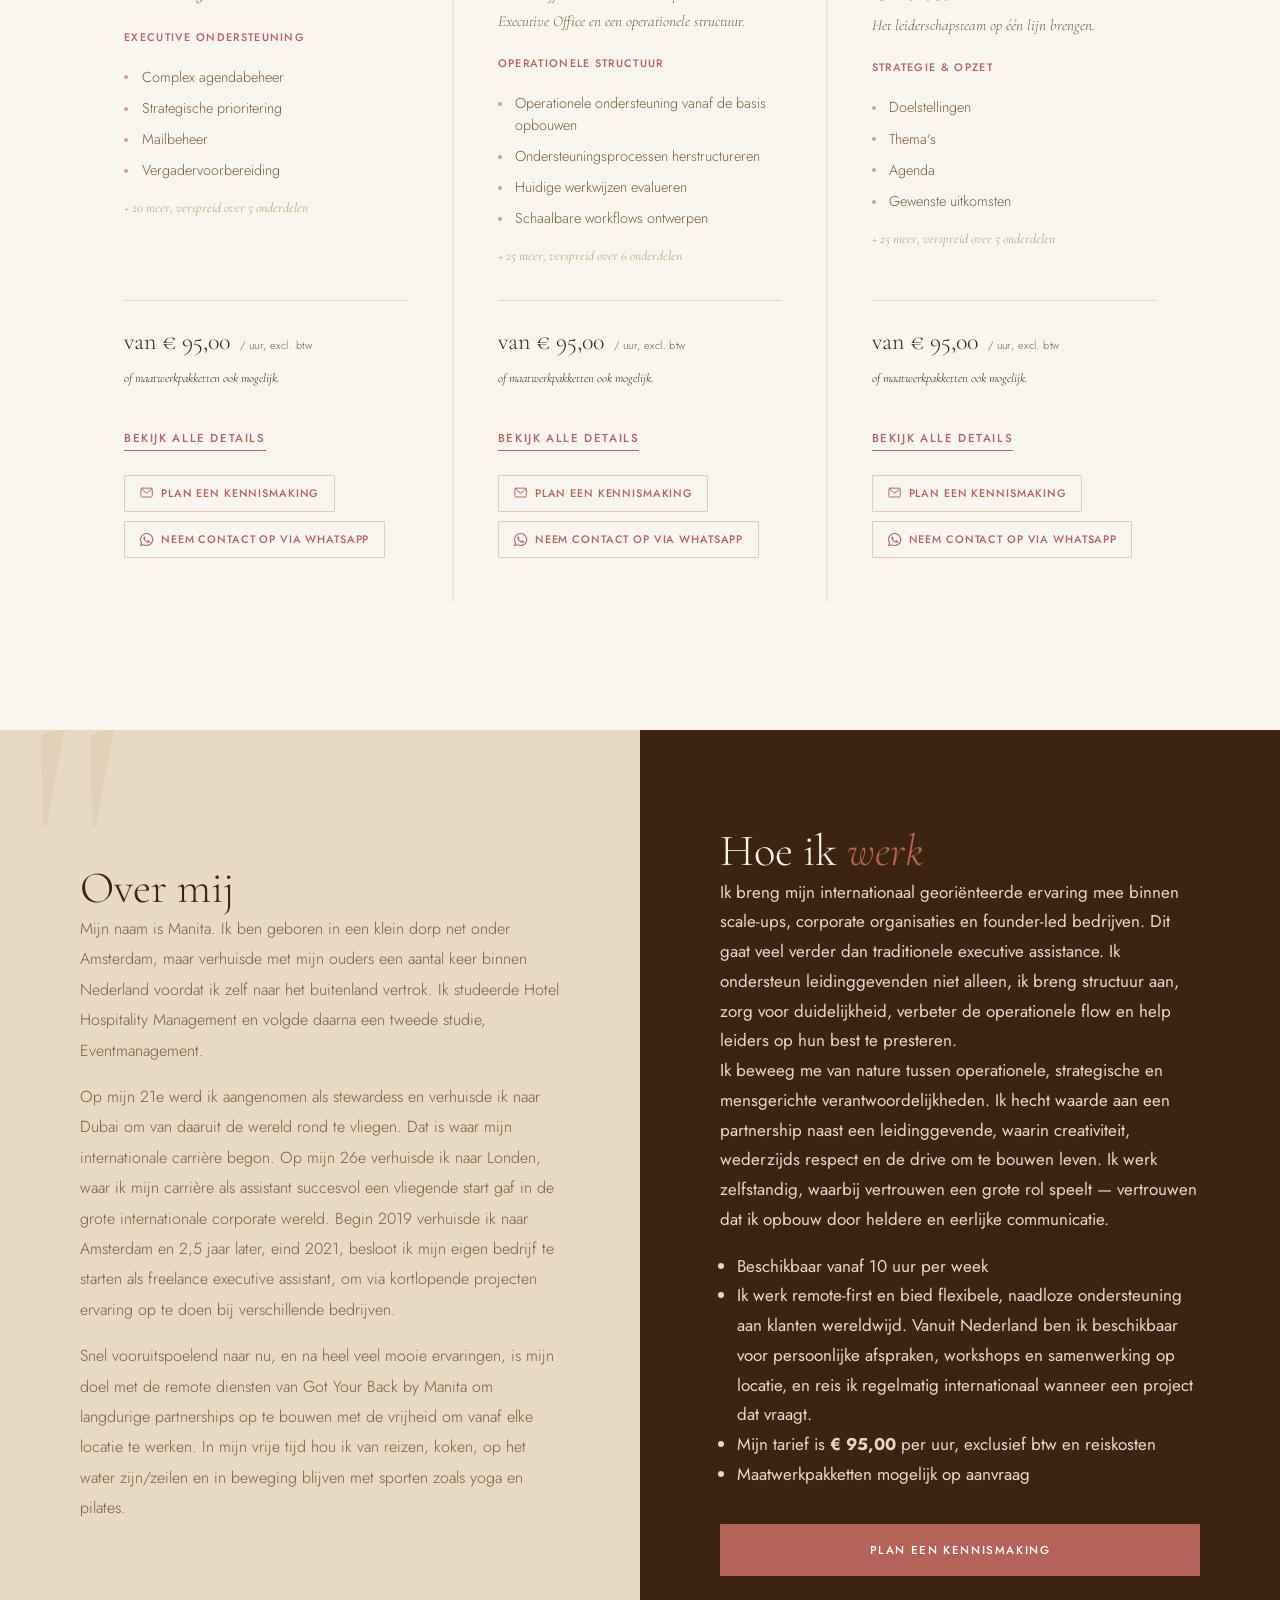
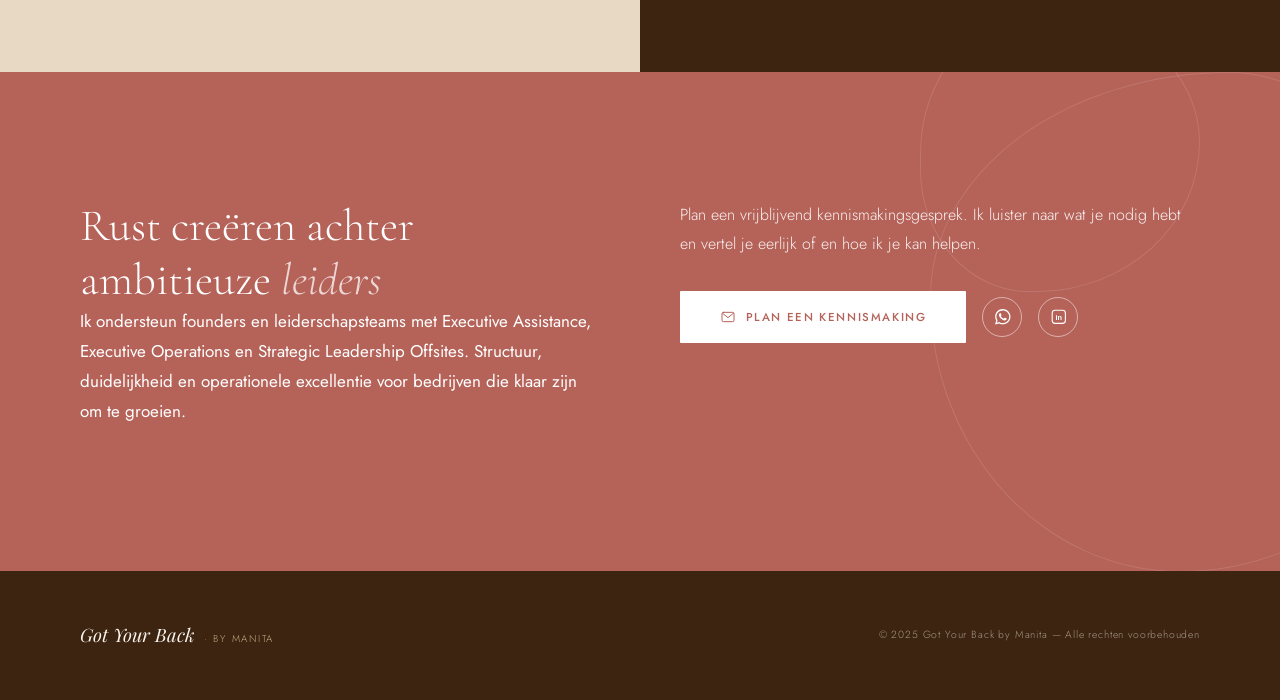
==== commit c5c1f9a9: "Update nl" ====
--- a/nl/index.html
+++ b/nl/index.html
@@ -264,11 +264,11 @@
             <div class="service-contact">
                 <a class="contact-btn" href="mailto:gotyourback@bymanita.com">
                     <svg viewBox="0 0 24 24" fill="none" stroke="currentColor" stroke-width="1.5" stroke-linecap="round" stroke-linejoin="round" aria-hidden="true"><rect x="3" y="5" width="18" height="14" rx="2"/><path d="M4 6.5 12 13 20 6.5"/></svg>
-                    <span>Mail</span>
+                    <span>Plan een kennismaking</span>
                 </a>
                 <a class="contact-btn" href="https://wa.me/31623156416" target="_blank" rel="noopener">
                     <svg viewBox="0 0 448 512" fill="currentColor" aria-hidden="true"><path d="M380.9 97.1c-41.9-42-97.7-65.1-157-65.1-122.4 0-222 99.6-222 222 0 39.1 10.2 77.3 29.6 111L0 480 117.7 449.1c32.4 17.7 68.9 27 106.1 27l.1 0c122.3 0 224.1-99.6 224.1-222 0-59.3-25.2-115-67.1-157zm-157 341.6c-33.2 0-65.7-8.9-94-25.7l-6.7-4-69.8 18.3 18.6-68.1-4.4-7c-18.5-29.4-28.2-63.3-28.2-98.2 0-101.7 82.8-184.5 184.6-184.5 49.3 0 95.6 19.2 130.4 54.1s56.2 81.2 56.1 130.5c0 101.8-84.9 184.6-186.6 184.6zM325.1 300.5c-5.5-2.8-32.8-16.2-37.9-18-5.1-1.9-8.8-2.8-12.5 2.8s-14.3 18-17.6 21.8c-3.2 3.7-6.5 4.2-12 1.4-32.6-16.3-54-29.1-75.5-66-5.7-9.8 5.7-9.1 16.3-30.3 1.8-3.7 .9-6.9-.5-9.7s-12.5-30.1-17.1-41.2c-4.5-10.8-9.1-9.3-12.5-9.5-3.2-.2-6.9-.2-10.6-.2s-9.7 1.4-14.8 6.9c-5.1 5.6-19.4 19-19.4 46.3s19.9 53.7 22.6 57.4c2.8 3.7 39.1 59.7 94.8 83.8 35.2 15.2 49 16.5 66.6 13.9 10.7-1.6 32.8-13.4 37.4-26.4s4.6-24.1 3.2-26.4c-1.3-2.5-5-3.9-10.5-6.6z"/></svg>
-                    <span>WhatsApp</span>
+                    <span>Neem contact op via Whatsapp</span>
                 </a>
             </div>
         `;
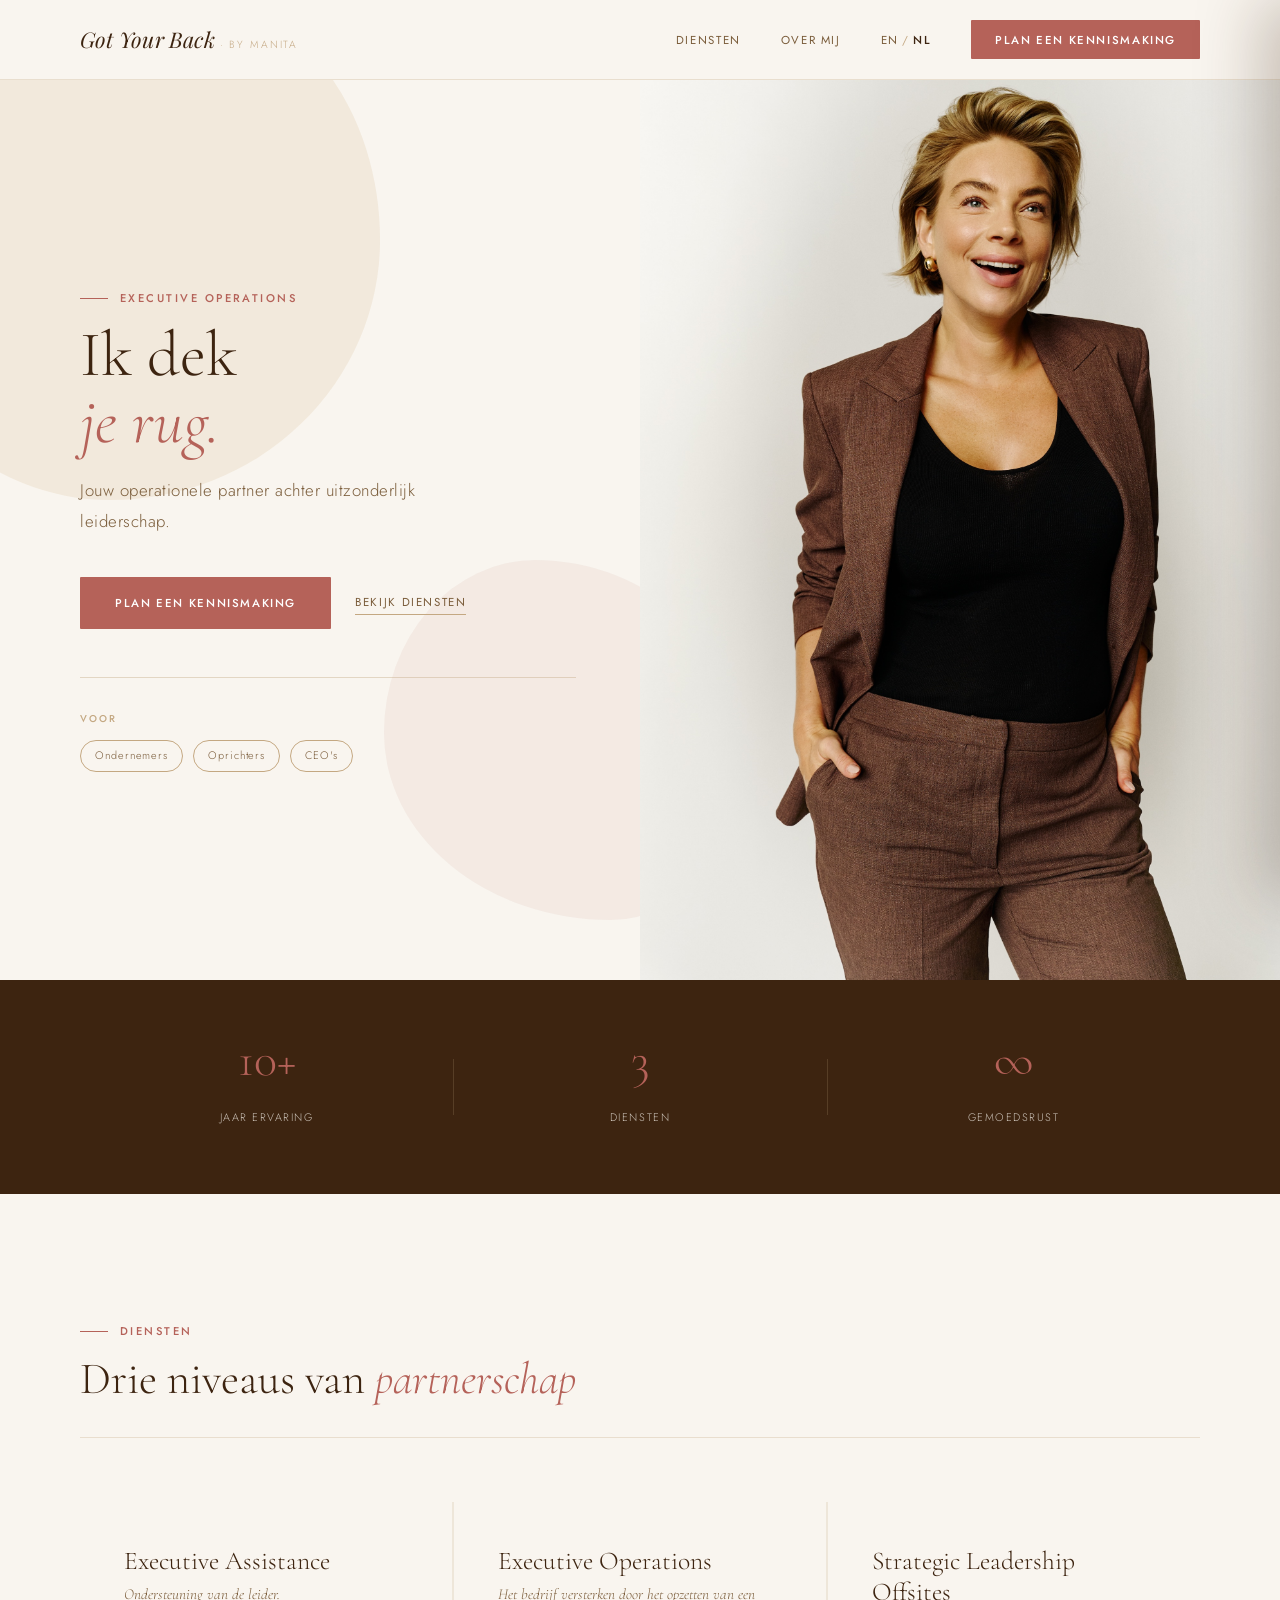
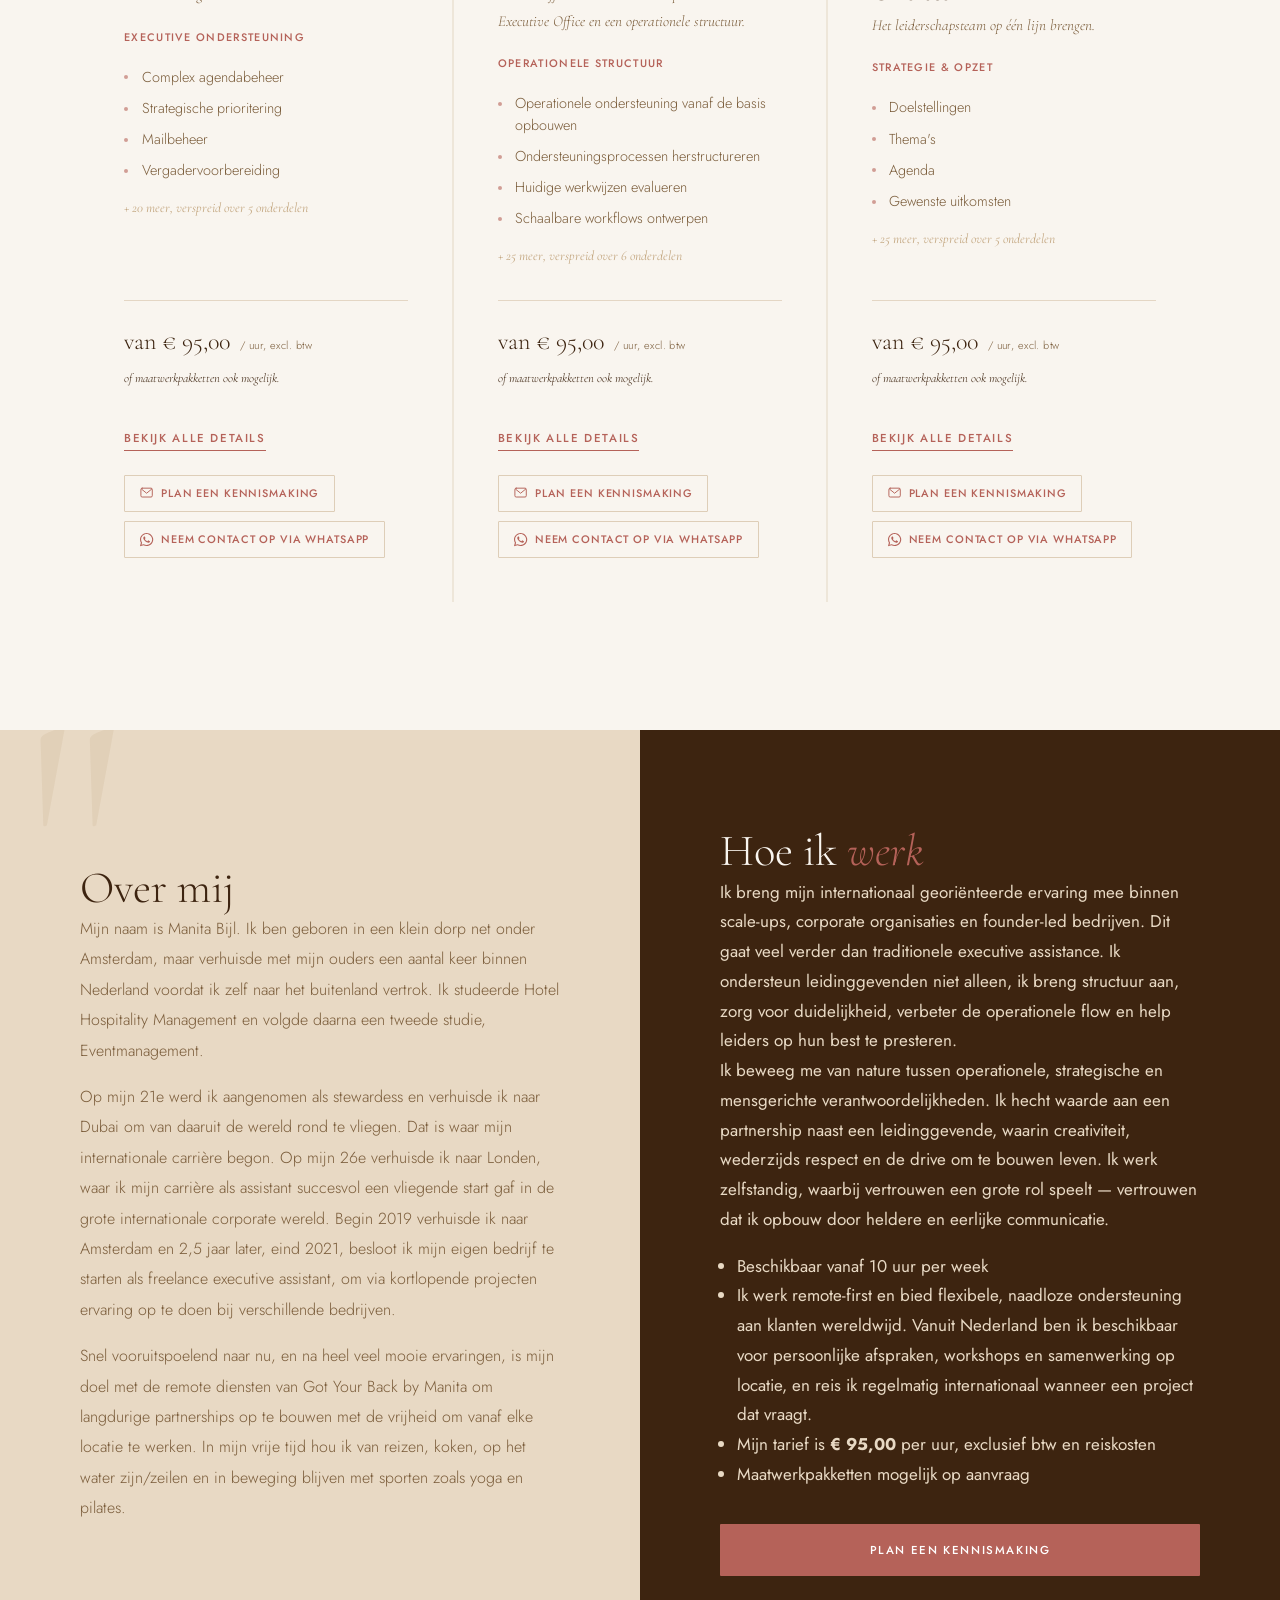
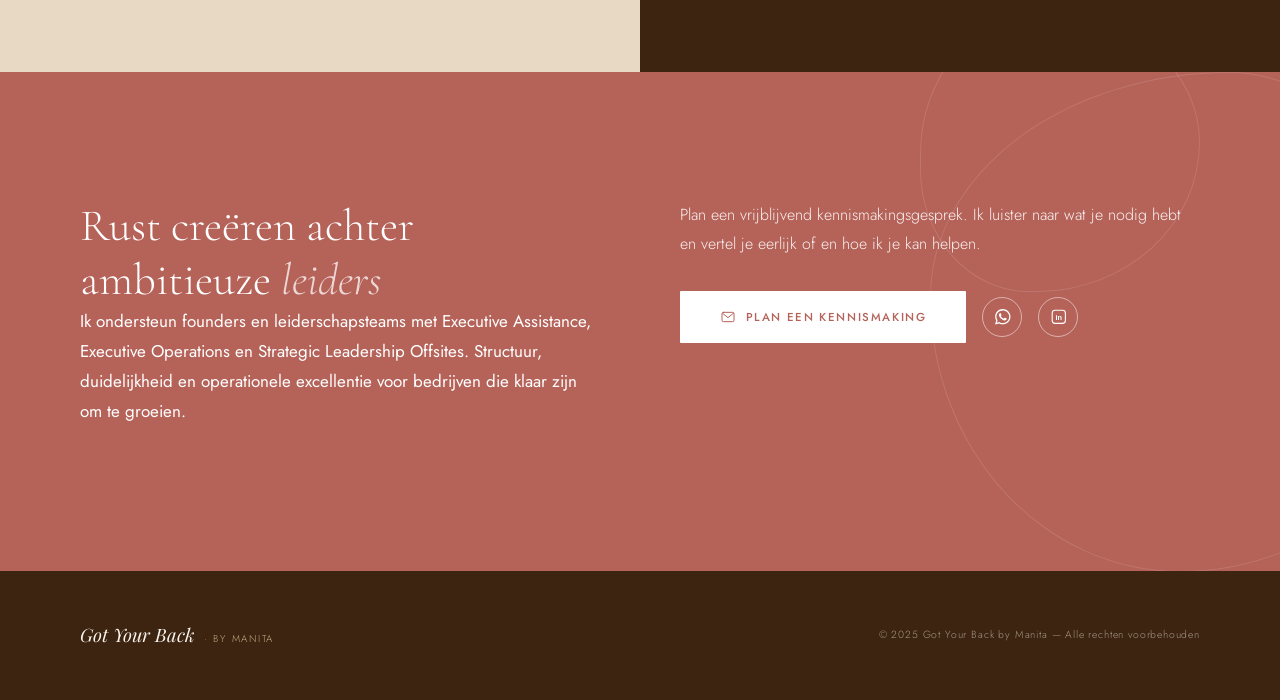
==== commit bfc1e7d4: "add things for domain" ====
--- a/nl/index.html
+++ b/nl/index.html
@@ -9,11 +9,15 @@
     <link rel="alternate" hreflang="en" href="https://bymanita.com/">
     <link rel="alternate" hreflang="nl" href="https://bymanita.com/nl/">
     <link rel="alternate" hreflang="x-default" href="https://bymanita.com/">
+    <link rel="icon" type="image/svg+xml" href="../favicon.svg">
+    <link rel="icon" type="image/png" sizes="32x32" href="../favicon-32x32.png">
+    <link rel="icon" type="image/png" sizes="16x16" href="../favicon-16x16.png">
+    <link rel="icon" href="../favicon.ico">
+    <link rel="apple-touch-icon" href="../apple-touch-icon.png">
     <link rel="preconnect" href="https://fonts.googleapis.com">
     <link rel="preconnect" href="https://fonts.gstatic.com" crossorigin>
     <link href="https://fonts.googleapis.com/css2?family=Cormorant+Garamond:ital,wght@0,300;0,400;1,300;1,400&family=Jost:wght@200;300;400;500&family=Playfair+Display:ital,wght@1,400;1,500&display=swap" rel="stylesheet">
     <link rel="stylesheet" href="../css/main.css">
-    <meta name="robots" content="noindex" />
 </head>
 <body>
 <script>document.documentElement.classList.add('js')</script>
@@ -129,7 +133,7 @@
         <div class="about-left reveal">
             <h2 class="section-title">Over mij</h2>
             <p class="about-bio">
-                Mijn naam is Manita. Ik ben geboren in een klein dorp net onder Amsterdam, maar verhuisde met mijn ouders een aantal keer binnen Nederland voordat ik zelf naar het buitenland vertrok. Ik studeerde Hotel Hospitality Management en volgde daarna een tweede studie, Eventmanagement.</p>
+                Mijn naam is Manita Bijl. Ik ben geboren in een klein dorp net onder Amsterdam, maar verhuisde met mijn ouders een aantal keer binnen Nederland voordat ik zelf naar het buitenland vertrok. Ik studeerde Hotel Hospitality Management en volgde daarna een tweede studie, Eventmanagement.</p>
 
             <p class="about-bio">Op mijn 21e werd ik aangenomen als stewardess en verhuisde ik naar Dubai om van daaruit de wereld rond te vliegen. Dat is waar mijn internationale carrière begon. Op mijn 26e verhuisde ik naar Londen, waar ik mijn carrière als assistant succesvol een vliegende start gaf in de grote internationale corporate wereld. Begin 2019 verhuisde ik naar Amsterdam en 2,5 jaar later, eind 2021, besloot ik mijn eigen bedrijf te starten als freelance executive assistant, om via kortlopende projecten ervaring op te doen bij verschillende bedrijven.</p>
             <p class="about-bio">Snel vooruitspoelend naar nu, en na heel veel mooie ervaringen, is mijn doel met de remote diensten van Got Your Back by Manita om langdurige partnerships op te bouwen met de vrijheid om vanaf elke locatie te werken. In mijn vrije tijd hou ik van reizen, koken, op het water zijn/zeilen en in beweging blijven met sporten zoals yoga en pilates.
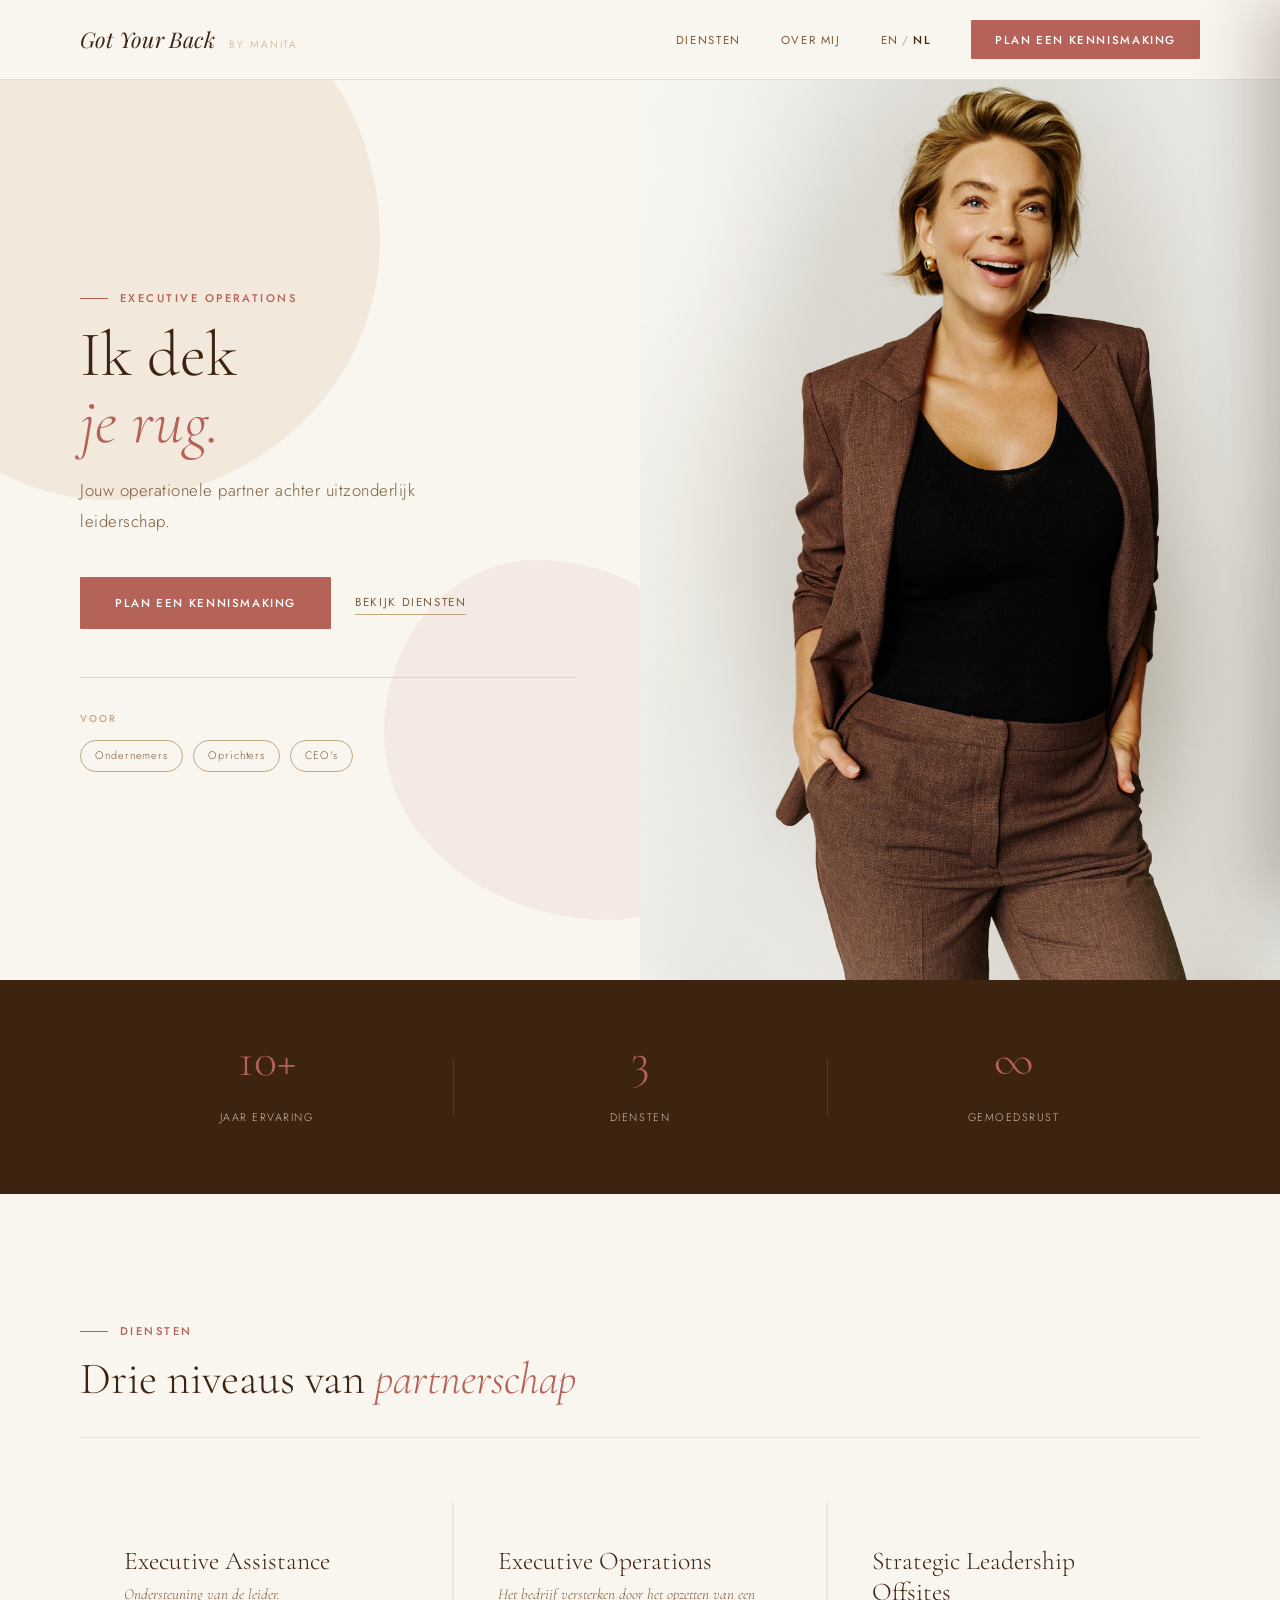
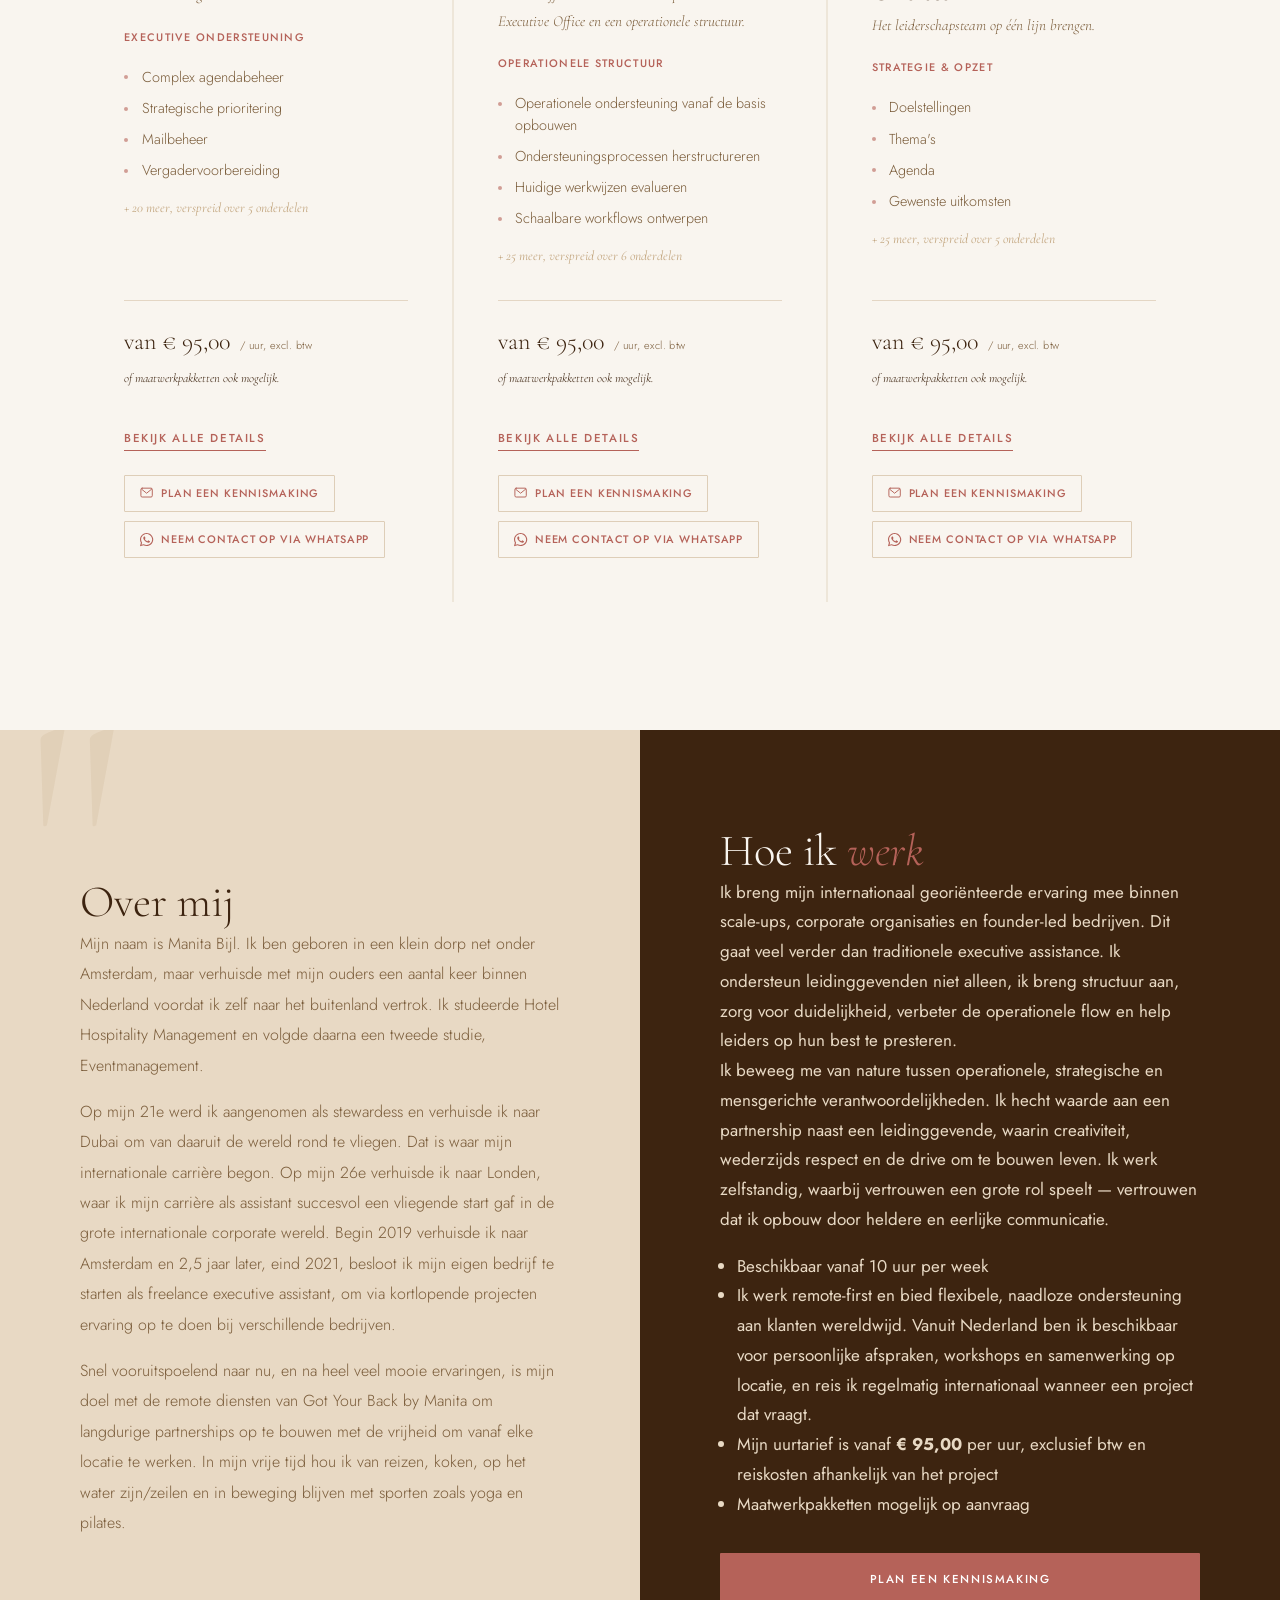
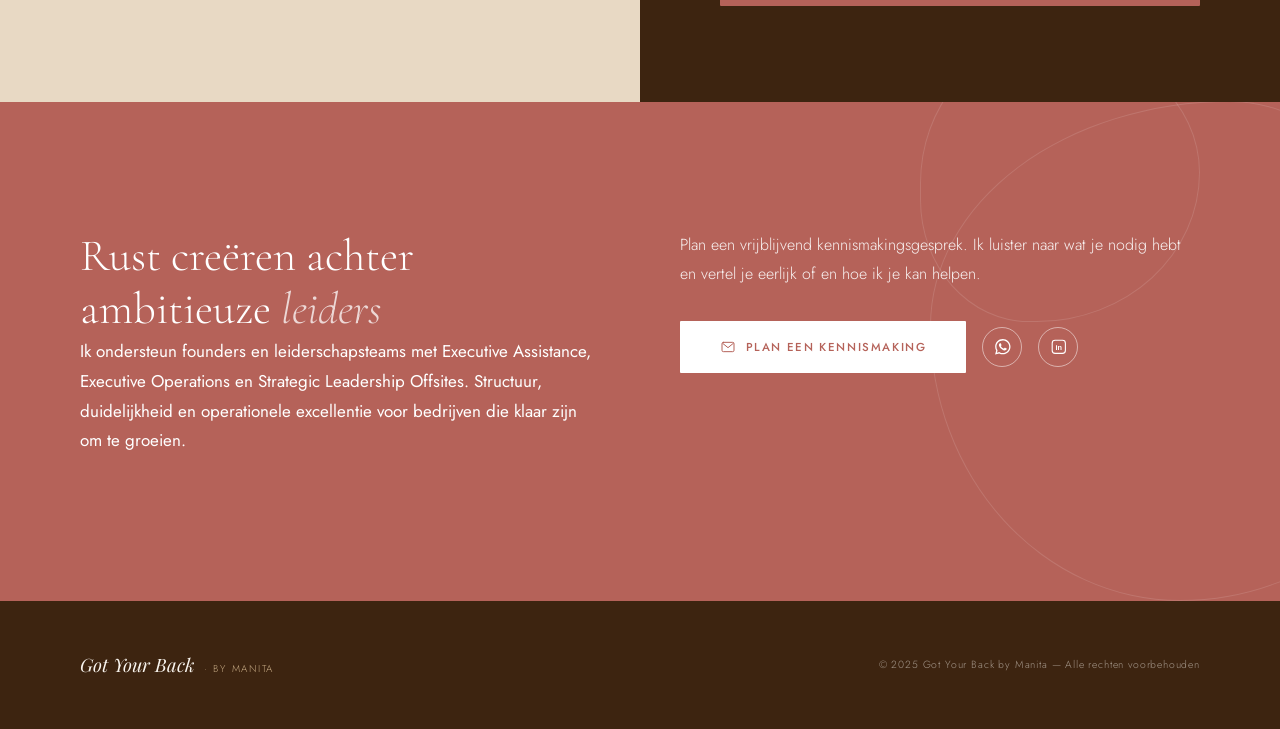
==== commit 6177d894: "change copy" ====
--- a/nl/index.html
+++ b/nl/index.html
@@ -148,7 +148,7 @@
             <ul>
                 <li>Beschikbaar vanaf 10 uur per week</li>
                 <li>Ik werk remote-first en bied flexibele, naadloze ondersteuning aan klanten wereldwijd. Vanuit Nederland ben ik beschikbaar voor persoonlijke afspraken, workshops en samenwerking op locatie, en reis ik regelmatig internationaal wanneer een project dat vraagt.</li>
-                <li>Mijn tarief is <strong>€ 95,00</strong> per uur, exclusief btw en reiskosten</li>
+                <li>Mijn uurtarief is vanaf <strong>€ 95,00</strong> per uur, exclusief btw en reiskosten afhankelijk van het project</li>
                 <li>Maatwerkpakketten mogelijk op aanvraag</li>
             </ul>
 
